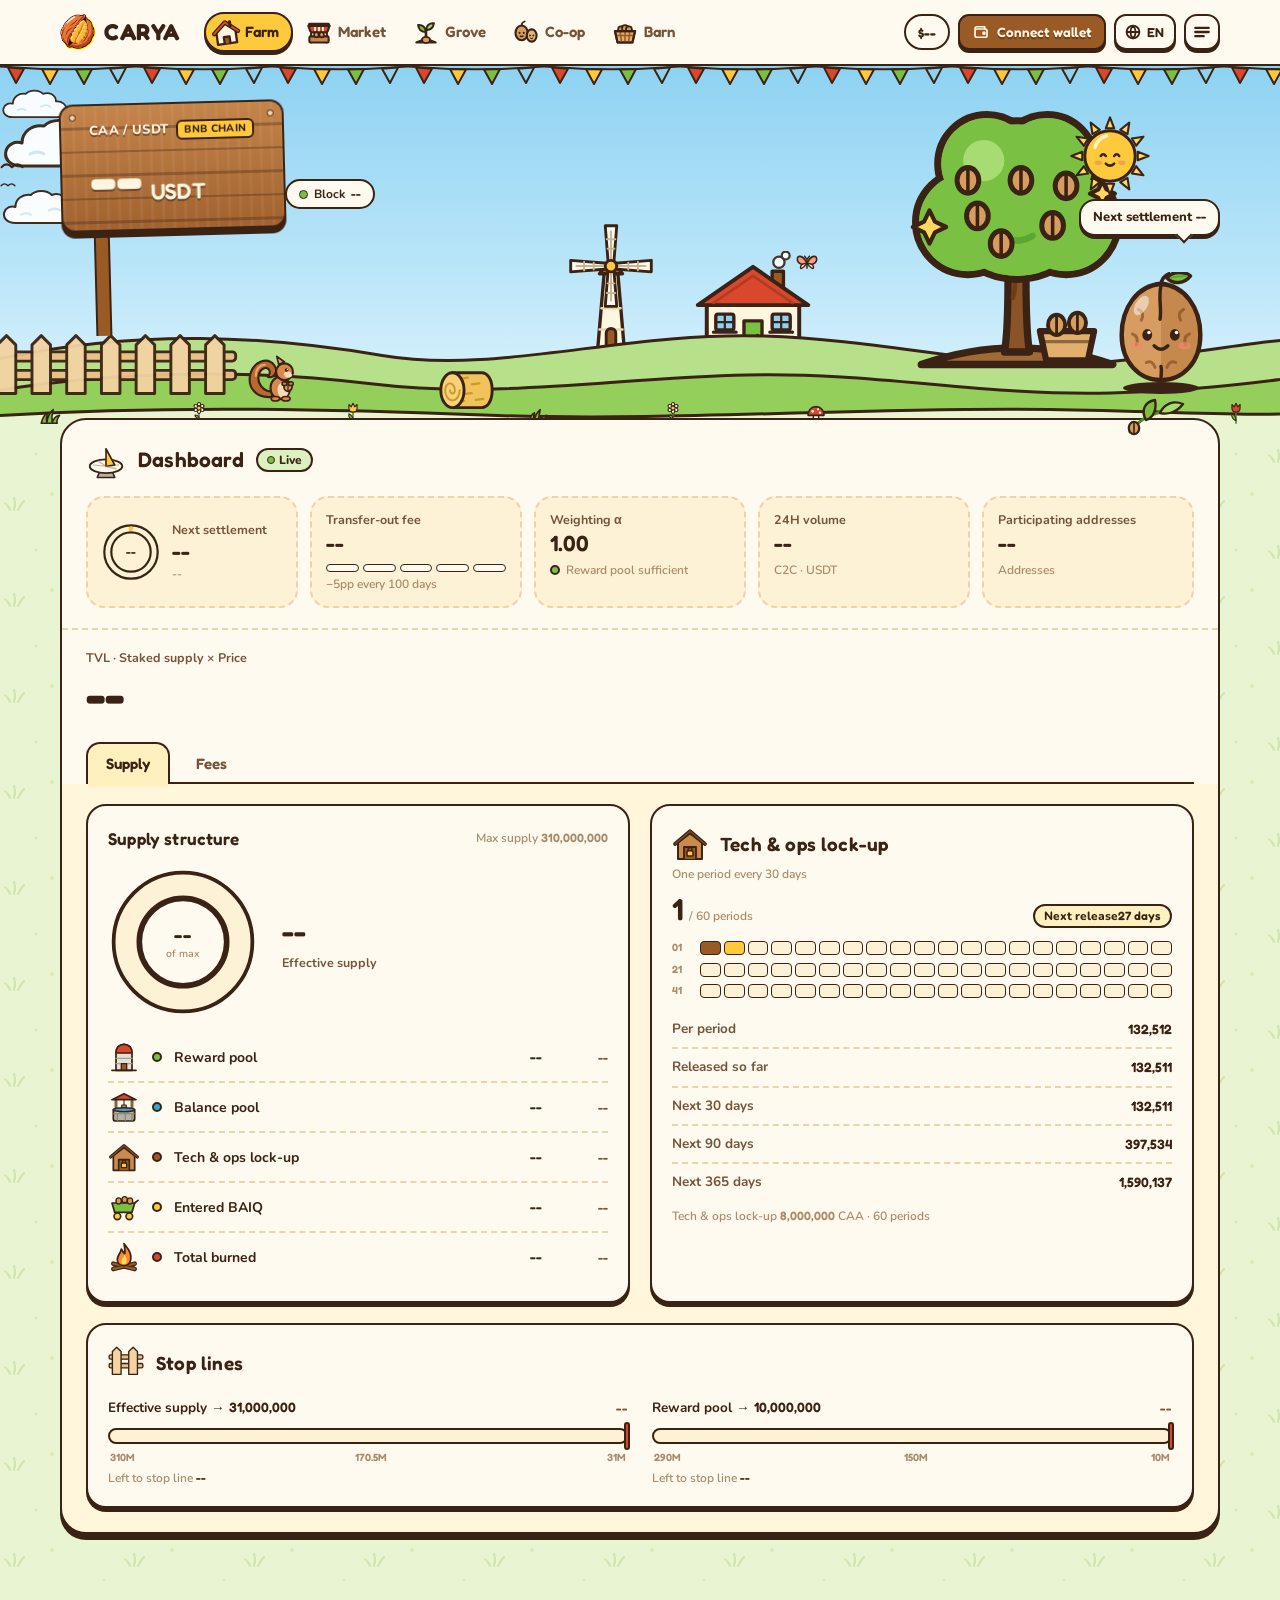
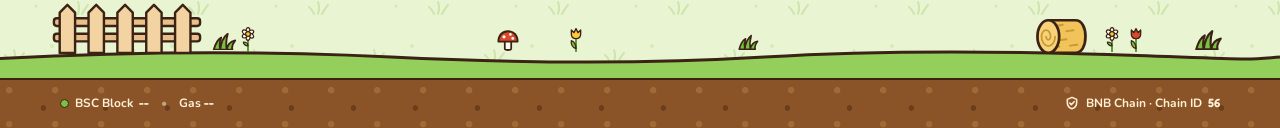
==== assets/index.html @ e82c84b6 "Update public website" ====
<!DOCTYPE html>
<html lang="en">
<head>
  <script type="module" crossorigin src="/assets/polyfills-MY-2Jzit.js"></script>

<meta charset="utf-8" />
<meta content="width=device-width, initial-scale=1.0, viewport-fit=cover" name="viewport" />
<meta name="theme-color" content="#8ed2f2" />
<meta name="description" content="CARYA Network is an open value network initiated by CARYA Labs and planned for deployment on BNB Smart Chain." />
<title>CARYA · Walnut Farm</title>
    <link rel="icon" type="image/svg+xml" href="/favicon.ico" />
<link rel="apple-touch-icon" href="/logo.png" />

<link rel="preconnect" href="https://fonts.googleapis.com" />
<link rel="preconnect" href="https://fonts.gstatic.com" crossorigin />
<link href="https://fonts.googleapis.com/css2?family=Fredoka:wght@400;500;600;700&family=Nunito:wght@500;600;700;800;900&family=ZCOOL+KuaiLe&display=swap" rel="stylesheet" />
<script>
(function () {
  try {
    var l = localStorage.getItem('caa-lang');
    var html = { zh: 'zh-CN', zhTw: 'zh-TW', en: 'en', vi: 'vi', ja: 'ja', ko: 'ko' }[l];
    if (html) document.documentElement.setAttribute('lang', html);
    // 日韩字体按需加载，与 src/farm/lib/i18n.ts 的 FONT_HREF 保持一致
    var f = { ja: 'family=Mochiy+Pop+One&family=M+PLUS+Rounded+1c:wght@500;700;800', ko: 'family=Jua' }[l];
    if (f) document.write('<link id="font-' + l + '" rel="stylesheet" href="https://fonts.googleapis.com/css2?' + f + '&display=swap" />');
  } catch (e) {}
})();
</script>
  <script type="module" crossorigin src="/assets/index-C0h_ypBt.js"></script>
  <link rel="stylesheet" crossorigin href="/assets/index-BgAs32AZ.css">
  <script type="module">import.meta.url;import("_").catch(()=>1);(async function*(){})().next();if(location.protocol!="file:"){window.__vite_is_modern_browser=true}</script>
  <script type="module">!function(){if(window.__vite_is_modern_browser)return;console.warn("vite: loading legacy chunks, syntax error above and the same error below should be ignored");var e=document.getElementById("vite-legacy-polyfill"),n=document.createElement("script");n.src=e.src,n.onload=function(){System.import(document.getElementById('vite-legacy-entry').getAttribute('data-src'))},document.body.appendChild(n)}();</script>
</head>
<body>
<div id="root"></div>
<script>
// This check must itself be ES5 so unsupported engines can show a useful message.
(function () {
  if (typeof BigInt === 'function') return;
  var root = document.getElementById('root');
  var zh = /^zh/i.test(document.documentElement.lang || navigator.language || '');
  root.style.cssText = 'max-width:480px;margin:64px auto;padding:24px;font:16px/1.7 sans-serif;color:#3a2314;background:#fffaf0;border:2px solid #3a2314;border-radius:16px';
  root.setAttribute('role', 'alert');
  root.textContent = zh
    ? '当前浏览器内核版本过低，无法运行钱包功能。请更新钱包应用或使用新版浏览器打开。'
    : 'This browser is too old to run the wallet features. Please update your wallet app or open this page in a newer browser.';
})();
</script>
<!-- <script src="https://cdn.jsdelivr.net/npm/eruda@3.4.1/eruda.min.js"></script>
    <script>
      eruda.init();
    </script> -->
  <script nomodule>!function(){var e=document,t=e.createElement("script");if(!("noModule"in t)&&"onbeforeload"in t){var n=!1;e.addEventListener("beforeload",(function(e){if(e.target===t)n=!0;else if(!e.target.hasAttribute("nomodule")||!n)return;e.preventDefault()}),!0),t.type="module",t.src=".",e.head.appendChild(t),t.remove()}}();</script>
  <script nomodule crossorigin id="vite-legacy-polyfill" src="/assets/polyfills-legacy-hdxrDzjp.js"></script>
  <script nomodule crossorigin id="vite-legacy-entry" data-src="/assets/index-legacy-C10FS5F8.js">System.import(document.getElementById('vite-legacy-entry').getAttribute('data-src'))</script>
</body>
</html>
---- assets/index-BgAs32AZ.css ----
*,:before,:after{--tw-border-spacing-x: 0;--tw-border-spacing-y: 0;--tw-translate-x: 0;--tw-translate-y: 0;--tw-rotate: 0;--tw-skew-x: 0;--tw-skew-y: 0;--tw-scale-x: 1;--tw-scale-y: 1;--tw-pan-x: ;--tw-pan-y: ;--tw-pinch-zoom: ;--tw-scroll-snap-strictness: proximity;--tw-gradient-from-position: ;--tw-gradient-via-position: ;--tw-gradient-to-position: ;--tw-ordinal: ;--tw-slashed-zero: ;--tw-numeric-figure: ;--tw-numeric-spacing: ;--tw-numeric-fraction: ;--tw-ring-inset: ;--tw-ring-offset-width: 0px;--tw-ring-offset-color: #fff;--tw-ring-color: rgb(59 130 246 / .5);--tw-ring-offset-shadow: 0 0 #0000;--tw-ring-shadow: 0 0 #0000;--tw-shadow: 0 0 #0000;--tw-shadow-colored: 0 0 #0000;--tw-blur: ;--tw-brightness: ;--tw-contrast: ;--tw-grayscale: ;--tw-hue-rotate: ;--tw-invert: ;--tw-saturate: ;--tw-sepia: ;--tw-drop-shadow: ;--tw-backdrop-blur: ;--tw-backdrop-brightness: ;--tw-backdrop-contrast: ;--tw-backdrop-grayscale: ;--tw-backdrop-hue-rotate: ;--tw-backdrop-invert: ;--tw-backdrop-opacity: ;--tw-backdrop-saturate: ;--tw-backdrop-sepia: ;--tw-contain-size: ;--tw-contain-layout: ;--tw-contain-paint: ;--tw-contain-style: }::backdrop{--tw-border-spacing-x: 0;--tw-border-spacing-y: 0;--tw-translate-x: 0;--tw-translate-y: 0;--tw-rotate: 0;--tw-skew-x: 0;--tw-skew-y: 0;--tw-scale-x: 1;--tw-scale-y: 1;--tw-pan-x: ;--tw-pan-y: ;--tw-pinch-zoom: ;--tw-scroll-snap-strictness: proximity;--tw-gradient-from-position: ;--tw-gradient-via-position: ;--tw-gradient-to-position: ;--tw-ordinal: ;--tw-slashed-zero: ;--tw-numeric-figure: ;--tw-numeric-spacing: ;--tw-numeric-fraction: ;--tw-ring-inset: ;--tw-ring-offset-width: 0px;--tw-ring-offset-color: #fff;--tw-ring-color: rgb(59 130 246 / .5);--tw-ring-offset-shadow: 0 0 #0000;--tw-ring-shadow: 0 0 #0000;--tw-shadow: 0 0 #0000;--tw-shadow-colored: 0 0 #0000;--tw-blur: ;--tw-brightness: ;--tw-contrast: ;--tw-grayscale: ;--tw-hue-rotate: ;--tw-invert: ;--tw-saturate: ;--tw-sepia: ;--tw-drop-shadow: ;--tw-backdrop-blur: ;--tw-backdrop-brightness: ;--tw-backdrop-contrast: ;--tw-backdrop-grayscale: ;--tw-backdrop-hue-rotate: ;--tw-backdrop-invert: ;--tw-backdrop-opacity: ;--tw-backdrop-saturate: ;--tw-backdrop-sepia: ;--tw-contain-size: ;--tw-contain-layout: ;--tw-contain-paint: ;--tw-contain-style: }*,:before,:after{box-sizing:border-box;border-width:0;border-style:solid;border-color:#e5e7eb}:before,:after{--tw-content: ""}html,:host{line-height:1.5;-webkit-text-size-adjust:100%;-moz-tab-size:4;-o-tab-size:4;tab-size:4;font-family:var(--font-body);font-feature-settings:normal;font-variation-settings:normal;-webkit-tap-highlight-color:transparent}body{margin:0;line-height:inherit}hr{height:0;color:inherit;border-top-width:1px}abbr:where([title]){-webkit-text-decoration:underline dotted;text-decoration:underline dotted}h1,h2,h3,h4,h5,h6{font-size:inherit;font-weight:inherit}a{color:inherit;text-decoration:inherit}b,strong{font-weight:bolder}code,kbd,samp,pre{font-family:ui-monospace,SFMono-Regular,Menlo,Monaco,Consolas,Liberation Mono,Courier New,monospace;font-feature-settings:normal;font-variation-settings:normal;font-size:1em}small{font-size:80%}sub,sup{font-size:75%;line-height:0;position:relative;vertical-align:baseline}sub{bottom:-.25em}sup{top:-.5em}table{text-indent:0;border-color:inherit;border-collapse:collapse}button,input,optgroup,select,textarea{font-family:inherit;font-feature-settings:inherit;font-variation-settings:inherit;font-size:100%;font-weight:inherit;line-height:inherit;letter-spacing:inherit;color:inherit;margin:0;padding:0}button,select{text-transform:none}button,input:where([type=button]),input:where([type=reset]),input:where([type=submit]){-webkit-appearance:button;background-color:transparent;background-image:none}:-moz-focusring{outline:auto}:-moz-ui-invalid{box-shadow:none}progress{vertical-align:baseline}::-webkit-inner-spin-button,::-webkit-outer-spin-button{height:auto}[type=search]{-webkit-appearance:textfield;outline-offset:-2px}::-webkit-search-decoration{-webkit-appearance:none}::-webkit-file-upload-button{-webkit-appearance:button;font:inherit}summary{display:list-item}blockquote,dl,dd,h1,h2,h3,h4,h5,h6,hr,figure,p,pre{margin:0}fieldset{margin:0;padding:0}legend{padding:0}ol,ul,menu{list-style:none;margin:0;padding:0}dialog{padding:0}textarea{resize:vertical}input::-moz-placeholder,textarea::-moz-placeholder{opacity:1;color:#9ca3af}input::placeholder,textarea::placeholder{opacity:1;color:#9ca3af}button,[role=button]{cursor:pointer}:disabled{cursor:default}img,svg,video,canvas,audio,iframe,embed,object{display:block;vertical-align:middle}img,video{max-width:100%;height:auto}[hidden]:where(:not([hidden=until-found])){display:none}*,:before,:after{border-color:currentColor}button,input,select,textarea{font:inherit;letter-spacing:inherit;color:inherit}input::-moz-placeholder,textarea::-moz-placeholder{color:#a3a3a3}input::placeholder,textarea::placeholder{color:#a3a3a3}html{background:var(--color-meadow);overflow-x:hidden;overflow-x:clip;-webkit-tap-highlight-color:transparent}body{margin:0;min-height:100vh;min-height:100svh;overflow-x:hidden;overflow-x:clip;font-family:var(--font-body);color:var(--color-ink);background-color:var(--color-meadow);background-image:url("data:image/svg+xml,%3Csvg xmlns='http://www.w3.org/2000/svg' width='120' height='96' viewBox='0 0 120 96'%3E%3Cg fill='none' stroke='%23cfe5ab' stroke-width='2' stroke-linecap='round'%3E%3Cpath d='M14 30q2-7 0-12M18 30q3-6 6-9M10 30q-2-5-5-7'/%3E%3Cpath d='M78 78q2-7 0-12M82 78q3-6 6-9M74 78q-2-5-5-7'/%3E%3C/g%3E%3Cg fill='%23d6ebb6'%3E%3Ccircle cx='52' cy='14' r='2'/%3E%3Ccircle cx='104' cy='44' r='1.6'/%3E%3Ccircle cx='36' cy='70' r='1.6'/%3E%3C/g%3E%3C/svg%3E");-webkit-font-smoothing:antialiased}button{cursor:pointer}::-moz-selection{background:var(--color-sun);color:var(--color-ink)}::selection{background:var(--color-sun);color:var(--color-ink)}:focus-visible{outline:3px solid var(--color-water);outline-offset:2px}.\!container{width:100%!important}.container{width:100%}@media(min-width:400px){.\!container{max-width:400px!important}.container{max-width:400px}}@media(min-width:640px){.\!container{max-width:640px!important}.container{max-width:640px}}@media(min-width:768px){.\!container{max-width:768px!important}.container{max-width:768px}}@media(min-width:1024px){.\!container{max-width:1024px!important}.container{max-width:1024px}}@media(min-width:1280px){.\!container{max-width:1280px!important}.container{max-width:1280px}}@media(min-width:1536px){.\!container{max-width:1536px!important}.container{max-width:1536px}}.card{position:relative;background:var(--color-paper);border:2.5px solid var(--color-ink);border-radius:26px;box-shadow:0 6px 0 var(--color-ink)}.inset{background:var(--color-paper-2);border:2px dashed var(--color-line);border-radius:18px}.well{background:var(--color-paper-2);border:2.5px solid var(--color-ink);border-radius:16px;box-shadow:inset 0 3px rgba(58,35,20,.08)}.rule{border-top:2px dashed var(--color-line)}.h-display{font-family:var(--font-display);font-weight:600;letter-spacing:.01em}.num{font-family:var(--font-num);font-variant-numeric:tabular-nums;font-weight:600}.label{font-size:12.5px;line-height:1.3;font-weight:700;color:var(--color-ink-2)}.sub{font-size:12px;line-height:1.35;font-weight:600;color:var(--color-ink-3)}.up{color:var(--color-grass-d)}.down{color:var(--color-tomato)}.btn{display:inline-flex;align-items:center;justify-content:center;gap:0;height:44px;padding:0 18px;font-family:var(--font-display);font-weight:600;font-size:15px;white-space:nowrap;color:var(--color-ink);background:var(--color-paper);border:2.5px solid var(--color-ink);border-radius:14px;box-shadow:0 4px 0 var(--color-ink);transition:transform .08s ease,box-shadow .08s ease,filter .15s ease;-webkit-user-select:none;-moz-user-select:none;user-select:none}.btn:hover:not(:disabled){transform:translateY(-1px);box-shadow:0 5px 0 var(--color-ink);filter:brightness(1.04)}.btn:active:not(:disabled){transform:translateY(3px);box-shadow:0 1px 0 var(--color-ink)}.btn:disabled{cursor:not-allowed;opacity:.5}.btn-sm{height:34px;padding:0 12px;font-size:13.5px;border-radius:11px;box-shadow:0 3px 0 var(--color-ink)}.btn-sm:hover:not(:disabled){box-shadow:0 4px 0 var(--color-ink)}.btn-lg{height:52px;font-size:17px;border-radius:16px}.btn-walnut{background:var(--color-walnut);color:#fff6e0;text-shadow:0 1.5px 0 var(--color-walnut-d)}.btn-grass{background:var(--color-grass)}.btn-tomato{background:var(--color-tomato);color:#fff;text-shadow:0 1.5px 0 #8f2a17}.btn-sun{background:var(--color-sun)}.icon-btn{position:relative;display:inline-block;vertical-align:middle;padding:0;line-height:0;-webkit-appearance:none;-moz-appearance:none;appearance:none;width:40px;height:40px;flex:none;color:var(--color-ink);background:var(--color-paper);border:2.5px solid var(--color-ink);border-radius:13px;box-shadow:0 3px 0 var(--color-ink);transition:transform .08s ease,box-shadow .08s ease}.icon-btn>svg{position:absolute;top:0;right:0;bottom:0;left:0;display:block;margin:auto}.icon-btn:active{transform:translateY(2px);box-shadow:0 1px 0 var(--color-ink)}.seg{display:flex;gap:0;padding:3px;background:var(--color-paper-3);border:2.5px solid var(--color-ink);border-radius:999px}.seg>button{-webkit-appearance:none;-moz-appearance:none;appearance:none;flex:1;min-width:0;height:34px;padding:0 14px;font-family:var(--font-display);font-weight:600;font-size:14px;white-space:nowrap;color:var(--color-ink-2);background:transparent;border:2px solid transparent;border-radius:999px;box-shadow:none;-webkit-tap-highlight-color:transparent;transition:background .15s ease}.seg>button[data-on=true]{color:var(--color-ink);background:var(--seg-on, var(--color-sun));border-color:var(--color-ink);box-shadow:0 2px 0 var(--color-ink)}.seg-sm>button{height:28px;padding:0 10px;font-size:12.5px}.tabs{display:flex;gap:0;border-bottom:2.5px solid var(--color-ink)}.tabs>button{-webkit-appearance:none;-moz-appearance:none;appearance:none;position:relative;height:42px;padding:0 18px;font-family:var(--font-display);font-weight:600;font-size:15px;color:var(--color-ink-2);background:transparent;border:2.5px solid transparent;border-bottom:0;border-radius:14px 14px 0 0;box-shadow:none;margin-bottom:-2.5px;-webkit-tap-highlight-color:transparent}.tabs>button[data-on=true]{color:var(--color-ink);background:var(--color-sun-l);border-color:var(--color-ink)}.tabs>button[data-on=true]:after{content:"";position:absolute;left:0;right:0;bottom:-2.5px;height:2.5px;background:var(--color-sun-l)}.bar{position:relative;height:16px;background:var(--color-paper-2);border:2.5px solid var(--color-ink);border-radius:999px;overflow:hidden}.bar>span{display:block;height:100%;--c: var(--color-grass);background:repeating-linear-gradient(-45deg,var(--c) 0 7px,rgb(255 255 255 / .22) 7px 14px),var(--c);background:repeating-linear-gradient(-45deg,var(--c) 0 7px,color-mix(in srgb,var(--c) 78%,#fff) 7px 14px);border-right:2.5px solid var(--color-ink);border-radius:999px;transition:width .9s cubic-bezier(.2,.8,.2,1)}.bar-sm{height:12px;border-width:2px}.bar-sm>span{border-right-width:2px}.chip{display:inline-flex;align-items:center;gap:0;height:24px;padding:0 9px;font-size:12px;font-weight:800;white-space:nowrap;background:var(--color-paper);border:2px solid var(--color-ink);border-radius:999px}.dot{display:inline-block;width:10px;height:10px;flex:none;border:2px solid var(--color-ink);border-radius:999px}.field{display:flex;align-items:center;gap:0;padding:10px 14px;background:#fff;border:2.5px solid var(--color-ink);border-radius:16px;box-shadow:inset 0 3px rgba(58,35,20,.07)}.field:focus-within{box-shadow:inset 0 3px rgba(58,35,20,.07),0 0 0 3px var(--color-sun)}.field input{flex:1;min-width:0;background:transparent;border:0;outline:0;font-family:var(--font-num);font-weight:600;font-size:22px;color:var(--color-ink)}.field input::-moz-placeholder{color:var(--color-ink-3);opacity:.6}.field input::placeholder{color:var(--color-ink-3);opacity:.6}.search{display:flex;align-items:center;gap:0;height:40px;padding:0 12px;background:#fff;border:2.5px solid var(--color-ink);border-radius:13px}.search input{flex:1;min-width:0;background:transparent;border:0;outline:0;font-size:14px;font-weight:600;color:var(--color-ink)}.search input::-moz-placeholder{color:var(--color-ink-3)}.search input::placeholder{color:var(--color-ink-3)}.wood{color:#fff6e0;background-color:#b0703a;background-image:repeating-linear-gradient(180deg,transparent 0 21px,rgb(58 35 20 / .32) 21px 23.5px),repeating-linear-gradient(90deg,rgb(255 255 255 / .05) 0 3px,transparent 3px 11px),linear-gradient(180deg,#c4844a,#a1622f);border:2.5px solid var(--color-ink);border-radius:14px;text-shadow:0 2px 0 rgb(58 35 20 / .55)}.nail{position:absolute;width:7px;height:7px;border-radius:99px;background:#f2d6a8;border:1.5px solid var(--color-ink)}.nav-pill{display:inline-flex;align-items:center;gap:0;height:40px;padding:0 12px 0 6px;font-family:var(--font-display);font-weight:600;font-size:15px;white-space:nowrap;flex:none;color:var(--color-ink-2);border:2.5px solid transparent;border-radius:999px;transition:background .15s ease,transform .15s ease}.nav-pill:hover{background:var(--color-paper-2)}.nav-pill[aria-current=page]{color:var(--color-ink);background:var(--color-sun);border-color:var(--color-ink);box-shadow:0 3px 0 var(--color-ink)}.nav-pill svg{transition:transform .25s cubic-bezier(.34,1.56,.64,1)}.nav-pill:hover svg,.nav-pill[aria-current=page] svg{transform:rotate(-8deg) scale(1.1)}.bunting{position:absolute;left:0;right:0;top:100%;height:22px;pointer-events:none;background-image:url("data:image/svg+xml,%3Csvg xmlns='http://www.w3.org/2000/svg' width='136' height='22' viewBox='0 0 136 22'%3E%3Cpath d='M0 2.5Q68 8 136 2.5' fill='none' stroke='%233a2314' stroke-width='2'/%3E%3Cg stroke='%233a2314' stroke-width='2' stroke-linejoin='round'%3E%3Cpath d='M8 3.6L24 4.7L16 19Z' fill='%23d9482c'/%3E%3Cpath d='M42 5L58 5.4L50 20Z' fill='%23ffc93c'/%3E%3Cpath d='M76 5.4L92 5L84 20Z' fill='%237ac143'/%3E%3Cpath d='M110 4.7L126 3.6L118 19Z' fill='%238ed2f2'/%3E%3C/g%3E%3C/svg%3E");background-repeat:repeat-x;background-size:136px 22px}.tabbar{position:fixed;left:10px;right:10px;bottom:calc(10px + env(safe-area-inset-bottom));z-index:45;display:grid;grid-template-columns:repeat(5,1fr);height:64px;padding:0 4px;border-radius:22px;box-shadow:0 5px 0 var(--color-ink)}.tab-item{position:relative;display:flex;flex-direction:column;align-items:center;justify-content:flex-end;gap:0;padding-bottom:8px;font-family:var(--font-display);font-weight:600;font-size:11.5px;white-space:nowrap;color:#fff6e0}.tab-item .tab-ic{display:grid;place-items:center;width:36px;height:36px;border-radius:999px;transition:transform .25s cubic-bezier(.34,1.56,.64,1),background .2s ease}.tab-item[aria-current=page] .tab-ic{background:var(--color-sun);border:2.5px solid var(--color-ink);box-shadow:0 3px 0 var(--color-ink);transform:translateY(-14px) scale(1.12)}.tab-item[aria-current=page] span:last-child{color:var(--color-sun)}.scrim{position:fixed;top:0;right:0;bottom:0;left:0;z-index:60;background:rgba(58,35,20,.45);backdrop-filter:blur(2px);animation:fade-in .18s ease both}.sheet{animation:pop-in .32s cubic-bezier(.34,1.56,.64,1) both}.modal-panel-height{max-height:92vh;max-height:92svh}.modal-footer{padding-bottom:20px;padding-bottom:calc(20px + env(safe-area-inset-bottom,0px))}@media(min-width:640px){.modal-footer{padding-bottom:20px}}@media(max-width:639px){.sheet{animation:sheet-up .3s cubic-bezier(.2,.9,.3,1.1) both}}.drawer{animation:drawer-in .32s cubic-bezier(.2,.9,.3,1.05) both}.awning{height:30px;margin:-2.5px -2.5px 0;background-image:url("data:image/svg+xml,%3Csvg xmlns='http://www.w3.org/2000/svg' width='56' height='30' viewBox='0 0 56 30'%3E%3Cg stroke='%233a2314' stroke-width='2.5' stroke-linejoin='round'%3E%3Cpath d='M0 -2H28V19Q14 31 0 19Z' fill='%23d9482c'/%3E%3Cpath d='M28 -2H56V19Q42 31 28 19Z' fill='%23fff6e0'/%3E%3C/g%3E%3C/svg%3E");background-repeat:repeat-x;background-size:56px 30px;border-radius:24px 24px 0 0}.row-hover{transition:background .15s ease}.row-hover:hover{background:var(--color-paper-2)}.scroll-thin{scrollbar-width:thin;scrollbar-color:var(--color-line) transparent}.rise{animation:rise .55s cubic-bezier(.2,.9,.3,1.15) both;animation-delay:calc(var(--i, 0) * 70ms)}.poke{display:block;padding:0;border:0;background:none;pointer-events:auto;cursor:pointer;-webkit-tap-highlight-color:transparent}.lang-trigger{display:flex;align-items:center;gap:0;height:54px;padding:0 14px 0 9px;color:var(--color-ink);background:var(--color-paper-2);border:2.5px solid var(--color-ink);border-radius:16px;box-shadow:0 3px 0 var(--color-ink);transition:transform .08s ease,box-shadow .08s ease,background-color .15s ease}.lang-opt{display:flex;align-items:center;gap:0;padding:7px 9px 7px 7px;border:2px solid transparent;border-radius:13px;cursor:pointer;animation:lang-opt .32s cubic-bezier(.2,.9,.3,1.2) both;animation-delay:calc(var(--i, 0) * 35ms + 50ms)}.tween{display:inline-grid}.wrap-row{margin:calc(0px - var(--wrap-half-y, 0px)) calc(0px - var(--wrap-half-x, 0px))}.wrap-row>*{margin:var(--wrap-half-y, 0px) var(--wrap-half-x, 0px)}.wrap-row>.ml-auto{margin-left:auto}.btn>*+*{margin-left:var(--btn-gap, .4rem)}.btn>svg{display:inline-block;vertical-align:middle}.seg>button+button{margin-left:3px}.tabs>button+button{margin-left:6px}.chip>*+*{margin-left:4px}.chip>.dot,.chip>.live-dot{margin-right:4px}.chip>.dot+*,.chip>.live-dot+*{margin-left:0}.field>*+*{margin-left:10px}.search>*+*{margin-left:8px}.nav-pill>svg{margin-right:5px}.tab-item .tab-ic{margin-bottom:2px}.lang-trigger>*+*{margin-left:var(--lang-gap, 10px)}.lang-opt>*+*{margin-left:10px}.sr-only{position:absolute;width:1px;height:1px;padding:0;margin:-1px;overflow:hidden;clip:rect(0,0,0,0);white-space:nowrap;border-width:0}.pointer-events-none{pointer-events:none}.visible{visibility:visible}.static{position:static}.fixed{position:fixed}.absolute{position:absolute}.relative{position:relative}.sticky{position:sticky}.inset-0{top:0;right:0;bottom:0;left:0}.inset-\[12\%\]{top:12%;right:12%;bottom:12%;left:12%}.inset-\[15\%\]{top:15%;right:15%;bottom:15%;left:15%}.inset-x-0{left:0;right:0}.inset-y-0{top:0;bottom:0}.-bottom-1{bottom:-.25rem}.-bottom-\[7\.5px\]{bottom:-7.5px}.-right-1{right:-.25rem}.-right-6{right:-1.5rem}.-right-\[7\.5px\]{right:-7.5px}.-top-12{top:-3rem}.-top-2\.5{top:-.625rem}.-top-3{top:-.75rem}.-top-4{top:-1rem}.-top-8{top:-2rem}.-top-\[22px\]{top:-22px}.-top-\[24px\]{top:-24px}.bottom-0{bottom:0}.bottom-1{bottom:.25rem}.bottom-1\.5{bottom:.375rem}.bottom-\[-2px\]{bottom:-2px}.bottom-\[-4\%\]{bottom:-4%}.bottom-\[-4px\]{bottom:-4px}.bottom-\[-6px\]{bottom:-6px}.bottom-\[14px\]{bottom:14px}.bottom-\[16px\]{bottom:16px}.bottom-\[22px\]{bottom:22px}.bottom-\[2px\]{bottom:2px}.bottom-\[38\%\]{bottom:38%}.bottom-\[60px\]{bottom:60px}.bottom-\[72px\]{bottom:72px}.bottom-\[74px\]{bottom:74px}.bottom-\[calc\(100\%\+10px\)\]{bottom:calc(100% + 10px)}.bottom-full{bottom:100%}.left-0{left:0}.left-1\.5{left:.375rem}.left-1\/2{left:50%}.left-10{left:2.5rem}.left-2{left:.5rem}.left-3{left:.75rem}.left-6{left:1.5rem}.left-8{left:2rem}.left-\[-12px\]{left:-12px}.left-\[1\.5px\]{left:1.5px}.left-\[170px\]{left:170px}.left-\[18\%\]{left:18%}.left-\[192px\]{left:192px}.left-\[200px\]{left:200px}.left-\[34\%\]{left:34%}.left-\[38\%\]{left:38%}.left-\[44\%\]{left:44%}.left-\[52\%\]{left:52%}.left-\[54\%\]{left:54%}.left-\[58\%\]{left:58%}.right-0{right:0}.right-1{right:.25rem}.right-1\.5{right:.375rem}.right-10{right:2.5rem}.right-2{right:.5rem}.right-3{right:.75rem}.right-4{right:1rem}.right-6{right:1.5rem}.right-7{right:1.75rem}.right-8{right:2rem}.right-\[-2px\]{right:-2px}.right-\[120px\]{right:120px}.right-\[150px\]{right:150px}.right-\[26\%\]{right:26%}.right-\[36\%\]{right:36%}.right-\[96px\]{right:96px}.right-\[calc\(100\%\+14px\)\]{right:calc(100% + 14px)}.right-full{right:100%}.top-0{top:0}.top-1\.5{top:.375rem}.top-1\/2{top:50%}.top-2{top:.5rem}.top-5{top:1.25rem}.top-\[1\.5px\]{top:1.5px}.top-\[13px\]{top:13px}.top-\[14\%\]{top:14%}.top-\[145px\]{top:145px}.top-\[18\%\]{top:18%}.top-\[34\%\]{top:34%}.top-\[52\%\]{top:52%}.top-\[84px\]{top:84px}.top-\[calc\(100\%\+10px\)\]{top:calc(100% + 10px)}.top-\[calc\(100\%-2px\)\]{top:calc(100% - 2px)}.top-\[calc\(100\%-6px\)\]{top:calc(100% - 6px)}.top-\[calc\(100\%-8px\)\]{top:calc(100% - 8px)}.isolate{isolation:isolate}.-z-10{z-index:-10}.z-10{z-index:10}.z-20{z-index:20}.z-30{z-index:30}.z-40{z-index:40}.z-50{z-index:50}.z-\[25\]{z-index:25}.z-\[80\]{z-index:80}.z-\[90\]{z-index:90}.z-\[9999\]{z-index:9999}.order-1{order:1}.order-2{order:2}.order-3{order:3}.col-span-2{grid-column:span 2 / span 2}.-mx-5{margin-left:-1.25rem;margin-right:-1.25rem}.-my-2{margin-top:-.5rem;margin-bottom:-.5rem}.mx-auto{margin-left:auto;margin-right:auto}.-ml-\[7px\]{margin-left:-7px}.-ml-px{margin-left:-1px}.-mr-2{margin-right:-.5rem}.-mt-2{margin-top:-.5rem}.-mt-5{margin-top:-1.25rem}.-mt-\[7px\]{margin-top:-7px}.mb-1{margin-bottom:.25rem}.mb-1\.5{margin-bottom:.375rem}.mb-2{margin-bottom:.5rem}.mb-3{margin-bottom:.75rem}.mb-4{margin-bottom:1rem}.mb-\[44px\]{margin-bottom:44px}.ml-0\.5{margin-left:.125rem}.ml-1{margin-left:.25rem}.ml-10{margin-left:2.5rem}.ml-6{margin-left:1.5rem}.ml-auto{margin-left:auto}.mr-1\.5{margin-right:.375rem}.mr-2{margin-right:.5rem}.mr-3{margin-right:.75rem}.mt-0\.5{margin-top:.125rem}.mt-1{margin-top:.25rem}.mt-1\.5{margin-top:.375rem}.mt-14{margin-top:3.5rem}.mt-2{margin-top:.5rem}.mt-2\.5{margin-top:.625rem}.mt-3{margin-top:.75rem}.mt-4{margin-top:1rem}.mt-5{margin-top:1.25rem}.mt-6{margin-top:1.5rem}.mt-7{margin-top:1.75rem}.mt-8{margin-top:2rem}.mt-\[56px\]{margin-top:56px}.mt-auto{margin-top:auto}.\!block{display:block!important}.block{display:block}.inline-block{display:inline-block}.inline{display:inline}.flex{display:flex}.inline-flex{display:inline-flex}.table{display:table}.grid{display:grid}.contents{display:contents}.\!hidden{display:none!important}.hidden{display:none}.\!h-10{height:2.5rem!important}.\!h-11{height:2.75rem!important}.\!h-2{height:.5rem!important}.\!h-2\.5{height:.625rem!important}.\!h-5{height:1.25rem!important}.\!h-6{height:1.5rem!important}.\!h-7{height:1.75rem!important}.\!h-8{height:2rem!important}.\!h-9{height:2.25rem!important}.h-0{height:0px}.h-1\.5{height:.375rem}.h-10{height:2.5rem}.h-11{height:2.75rem}.h-12{height:3rem}.h-14{height:3.5rem}.h-16{height:4rem}.h-2{height:.5rem}.h-2\.5{height:.625rem}.h-24{height:6rem}.h-3{height:.75rem}.h-3\.5{height:.875rem}.h-4{height:1rem}.h-4\.5{height:1.125rem}.h-40{height:10rem}.h-5{height:1.25rem}.h-6{height:1.5rem}.h-7{height:1.75rem}.h-8{height:2rem}.h-9{height:2.25rem}.h-\[10\%\]{height:10%}.h-\[118px\]{height:118px}.h-\[120px\]{height:120px}.h-\[132px\]{height:132px}.h-\[148px\]{height:148px}.h-\[150px\]{height:150px}.h-\[18px\]{height:18px}.h-\[19px\]{height:19px}.h-\[330px\]{height:330px}.h-\[52\%\]{height:52%}.h-\[58px\]{height:58px}.h-\[64px\]{height:64px}.h-\[6px\]{height:6px}.h-\[70\%\]{height:70%}.h-\[76\%\]{height:76%}.h-\[96px\]{height:96px}.h-auto{height:auto}.h-full{height:100%}.max-h-64{max-height:16rem}.max-h-\[min\(360px\,45svh\)\]{max-height:min(360px,45vh);max-height:min(360px,45svh)}.max-h-\[min\(55svh\,560px\)\]{max-height:min(55vh,560px);max-height:min(55svh,560px)}.min-h-0{min-height:0px}.min-h-\[min\(60vh\,560px\)\]{min-height:min(60vh,560px)}.min-h-svh{min-height:100vh;min-height:100svh}.\!w-2{width:.5rem!important}.\!w-2\.5{width:.625rem!important}.\!w-8{width:2rem!important}.\!w-9{width:2.25rem!important}.w-0{width:0px}.w-1\.5{width:.375rem}.w-10{width:2.5rem}.w-11{width:2.75rem}.w-12{width:3rem}.w-14{width:3.5rem}.w-16{width:4rem}.w-2{width:.5rem}.w-2\.5{width:.625rem}.w-20{width:5rem}.w-28{width:7rem}.w-3{width:.75rem}.w-3\.5{width:.875rem}.w-4{width:1rem}.w-4\.5{width:1.125rem}.w-5{width:1.25rem}.w-56{width:14rem}.w-6{width:1.5rem}.w-7{width:1.75rem}.w-8{width:2rem}.w-9{width:2.25rem}.w-\[104px\]{width:104px}.w-\[120px\]{width:120px}.w-\[124px\]{width:124px}.w-\[128px\]{width:128px}.w-\[132px\]{width:132px}.w-\[150px\]{width:150px}.w-\[18px\]{width:18px}.w-\[19px\]{width:19px}.w-\[200px\]{width:200px}.w-\[208px\]{width:208px}.w-\[210px\]{width:210px}.w-\[26\%\]{width:26%}.w-\[2px\]{width:2px}.w-\[34\%\]{width:34%}.w-\[46\%\]{width:46%}.w-\[46px\]{width:46px}.w-\[50px\]{width:50px}.w-\[52\%\]{width:52%}.w-\[52px\]{width:52px}.w-\[54px\]{width:54px}.w-\[58px\]{width:58px}.w-\[62px\]{width:62px}.w-\[64\%\]{width:64%}.w-\[64px\]{width:64px}.w-\[70\%\]{width:70%}.w-\[72px\]{width:72px}.w-\[76\%\]{width:76%}.w-\[80px\]{width:80px}.w-\[86px\]{width:86px}.w-\[88px\]{width:88px}.w-\[96px\]{width:96px}.w-\[min\(78vw\,560px\)\]{width:min(78vw,560px)}.w-full{width:100%}.w-max{width:-moz-max-content;width:max-content}.min-w-0{min-width:0px}.max-w-60{max-width:15rem}.max-w-7xl{max-width:80rem}.max-w-\[1200px\]{max-width:1200px}.max-w-\[160px\]{max-width:160px}.max-w-\[22rem\]{max-width:22rem}.max-w-\[360px\]{max-width:360px}.max-w-\[44px\]{max-width:44px}.max-w-\[58\%\]{max-width:58%}.max-w-\[64px\]{max-width:64px}.max-w-\[76px\]{max-width:76px}.max-w-\[92vw\]{max-width:92vw}.max-w-full{max-width:100%}.max-w-lg{max-width:32rem}.max-w-md{max-width:28rem}.flex-1{flex:1 1 0%}.flex-\[1\.4\]{flex:1.4}.flex-none{flex:none}.flex-shrink-0{flex-shrink:0}.origin-bottom{transform-origin:bottom}.origin-top-right{transform-origin:top right}.-translate-x-1\/2{--tw-translate-x: -50%;transform:translate(var(--tw-translate-x),var(--tw-translate-y)) rotate(var(--tw-rotate)) skew(var(--tw-skew-x)) skewY(var(--tw-skew-y)) scaleX(var(--tw-scale-x)) scaleY(var(--tw-scale-y))}.-translate-x-full{--tw-translate-x: -100%;transform:translate(var(--tw-translate-x),var(--tw-translate-y)) rotate(var(--tw-rotate)) skew(var(--tw-skew-x)) skewY(var(--tw-skew-y)) scaleX(var(--tw-scale-x)) scaleY(var(--tw-scale-y))}.-translate-y-1\/2{--tw-translate-y: -50%;transform:translate(var(--tw-translate-x),var(--tw-translate-y)) rotate(var(--tw-rotate)) skew(var(--tw-skew-x)) skewY(var(--tw-skew-y)) scaleX(var(--tw-scale-x)) scaleY(var(--tw-scale-y))}.translate-x-5{--tw-translate-x: 1.25rem;transform:translate(var(--tw-translate-x),var(--tw-translate-y)) rotate(var(--tw-rotate)) skew(var(--tw-skew-x)) skewY(var(--tw-skew-y)) scaleX(var(--tw-scale-x)) scaleY(var(--tw-scale-y))}.-rotate-90{--tw-rotate: -90deg;transform:translate(var(--tw-translate-x),var(--tw-translate-y)) rotate(var(--tw-rotate)) skew(var(--tw-skew-x)) skewY(var(--tw-skew-y)) scaleX(var(--tw-scale-x)) scaleY(var(--tw-scale-y))}.rotate-180{--tw-rotate: 180deg;transform:translate(var(--tw-translate-x),var(--tw-translate-y)) rotate(var(--tw-rotate)) skew(var(--tw-skew-x)) skewY(var(--tw-skew-y)) scaleX(var(--tw-scale-x)) scaleY(var(--tw-scale-y))}.rotate-45{--tw-rotate: 45deg;transform:translate(var(--tw-translate-x),var(--tw-translate-y)) rotate(var(--tw-rotate)) skew(var(--tw-skew-x)) skewY(var(--tw-skew-y)) scaleX(var(--tw-scale-x)) scaleY(var(--tw-scale-y))}.rotate-\[-1\.5deg\]{--tw-rotate: -1.5deg;transform:translate(var(--tw-translate-x),var(--tw-translate-y)) rotate(var(--tw-rotate)) skew(var(--tw-skew-x)) skewY(var(--tw-skew-y)) scaleX(var(--tw-scale-x)) scaleY(var(--tw-scale-y))}.rotate-\[-2\.5deg\]{--tw-rotate: -2.5deg;transform:translate(var(--tw-translate-x),var(--tw-translate-y)) rotate(var(--tw-rotate)) skew(var(--tw-skew-x)) skewY(var(--tw-skew-y)) scaleX(var(--tw-scale-x)) scaleY(var(--tw-scale-y))}.rotate-\[4deg\]{--tw-rotate: 4deg;transform:translate(var(--tw-translate-x),var(--tw-translate-y)) rotate(var(--tw-rotate)) skew(var(--tw-skew-x)) skewY(var(--tw-skew-y)) scaleX(var(--tw-scale-x)) scaleY(var(--tw-scale-y))}.scale-115{--tw-scale-x: 1.15;--tw-scale-y: 1.15;transform:translate(var(--tw-translate-x),var(--tw-translate-y)) rotate(var(--tw-rotate)) skew(var(--tw-skew-x)) skewY(var(--tw-skew-y)) scaleX(var(--tw-scale-x)) scaleY(var(--tw-scale-y))}.-scale-x-100{--tw-scale-x: -1;transform:translate(var(--tw-translate-x),var(--tw-translate-y)) rotate(var(--tw-rotate)) skew(var(--tw-skew-x)) skewY(var(--tw-skew-y)) scaleX(var(--tw-scale-x)) scaleY(var(--tw-scale-y))}.transform{transform:translate(var(--tw-translate-x),var(--tw-translate-y)) rotate(var(--tw-rotate)) skew(var(--tw-skew-x)) skewY(var(--tw-skew-y)) scaleX(var(--tw-scale-x)) scaleY(var(--tw-scale-y))}.animate-\[toast-in_220ms_ease-out\]{animation:toast-in .22s ease-out}@keyframes pulse{50%{opacity:.5}}.animate-pulse{animation:pulse 2s cubic-bezier(.4,0,.6,1) infinite}.animate-spin{animation:spin 1s linear infinite}.cursor-crosshair{cursor:crosshair}.cursor-default{cursor:default}.cursor-pointer{cursor:pointer}.touch-pan-y{--tw-pan-y: pan-y;touch-action:var(--tw-pan-x) var(--tw-pan-y) var(--tw-pinch-zoom)}.select-none{-webkit-user-select:none;-moz-user-select:none;user-select:none}.select-all{-webkit-user-select:all;-moz-user-select:all;user-select:all}.resize{resize:both}.scroll-mt-24{scroll-margin-top:6rem}.scroll-mt-\[88px\]{scroll-margin-top:88px}.grid-cols-1{grid-template-columns:repeat(1,minmax(0,1fr))}.grid-cols-2{grid-template-columns:repeat(2,minmax(0,1fr))}.grid-cols-3{grid-template-columns:repeat(3,minmax(0,1fr))}.grid-cols-4{grid-template-columns:repeat(4,minmax(0,1fr))}.grid-cols-\[1fr_auto\]{grid-template-columns:1fr auto}.grid-cols-\[28px_minmax\(0\,1fr\)_auto\]{grid-template-columns:28px minmax(0,1fr) auto}.grid-cols-\[28px_minmax\(0\,1fr\)_auto_16px\]{grid-template-columns:28px minmax(0,1fr) auto 16px}.grid-cols-\[4\.75rem_minmax\(0\,1fr\)_auto\]{grid-template-columns:4.75rem minmax(0,1fr) auto}.grid-cols-\[56px_1fr_72px\]{grid-template-columns:56px 1fr 72px}.grid-cols-\[minmax\(0\,0\.8fr\)_minmax\(0\,1fr\)_minmax\(0\,1fr\)_minmax\(0\,1\.3fr\)_minmax\(0\,1\.1fr\)\]{grid-template-columns:minmax(0,.8fr) minmax(0,1fr) minmax(0,1fr) minmax(0,1.3fr) minmax(0,1.1fr)}.grid-cols-\[minmax\(0\,1fr\)_auto\]{grid-template-columns:minmax(0,1fr) auto}.grid-cols-\[repeat\(20\,minmax\(0\,1fr\)\)\]{grid-template-columns:repeat(20,minmax(0,1fr))}.flex-col{flex-direction:column}.flex-wrap{flex-wrap:wrap}.place-items-center{place-items:center}.items-start{align-items:flex-start}.items-end{align-items:flex-end}.items-center{align-items:center}.items-baseline{align-items:baseline}.justify-end{justify-content:flex-end}.justify-center{justify-content:center}.justify-between{justify-content:space-between}.\!gap-1{gap:.25rem!important}.\!gap-1\.5{gap:.375rem!important}.gap-0\.5{gap:.125rem}.gap-1{gap:.25rem}.gap-1\.5{gap:.375rem}.gap-2{gap:.5rem}.gap-2\.5{gap:.625rem}.gap-3{gap:.75rem}.gap-4{gap:1rem}.gap-5{gap:1.25rem}.gap-6{gap:1.5rem}.gap-\[3px\]{gap:3px}.gap-x-1\.5{-moz-column-gap:.375rem;column-gap:.375rem}.gap-x-2{-moz-column-gap:.5rem;column-gap:.5rem}.gap-x-3{-moz-column-gap:.75rem;column-gap:.75rem}.gap-y-0\.5{row-gap:.125rem}.gap-y-1{row-gap:.25rem}.gap-y-2{row-gap:.5rem}.gap-y-3{row-gap:.75rem}.gap-y-4{row-gap:1rem}.space-x-1>:not([hidden])~:not([hidden]){--tw-space-x-reverse: 0;margin-right:calc(.25rem * var(--tw-space-x-reverse));margin-left:calc(.25rem * calc(1 - var(--tw-space-x-reverse)))}.space-x-1\.5>:not([hidden])~:not([hidden]){--tw-space-x-reverse: 0;margin-right:calc(.375rem * var(--tw-space-x-reverse));margin-left:calc(.375rem * calc(1 - var(--tw-space-x-reverse)))}.space-x-2>:not([hidden])~:not([hidden]){--tw-space-x-reverse: 0;margin-right:calc(.5rem * var(--tw-space-x-reverse));margin-left:calc(.5rem * calc(1 - var(--tw-space-x-reverse)))}.space-x-2\.5>:not([hidden])~:not([hidden]){--tw-space-x-reverse: 0;margin-right:calc(.625rem * var(--tw-space-x-reverse));margin-left:calc(.625rem * calc(1 - var(--tw-space-x-reverse)))}.space-x-3>:not([hidden])~:not([hidden]){--tw-space-x-reverse: 0;margin-right:calc(.75rem * var(--tw-space-x-reverse));margin-left:calc(.75rem * calc(1 - var(--tw-space-x-reverse)))}.space-y-0\.5>:not([hidden])~:not([hidden]){--tw-space-y-reverse: 0;margin-top:calc(.125rem * calc(1 - var(--tw-space-y-reverse)));margin-bottom:calc(.125rem * var(--tw-space-y-reverse))}.space-y-1>:not([hidden])~:not([hidden]){--tw-space-y-reverse: 0;margin-top:calc(.25rem * calc(1 - var(--tw-space-y-reverse)));margin-bottom:calc(.25rem * var(--tw-space-y-reverse))}.space-y-2>:not([hidden])~:not([hidden]){--tw-space-y-reverse: 0;margin-top:calc(.5rem * calc(1 - var(--tw-space-y-reverse)));margin-bottom:calc(.5rem * var(--tw-space-y-reverse))}.space-y-4>:not([hidden])~:not([hidden]){--tw-space-y-reverse: 0;margin-top:calc(1rem * calc(1 - var(--tw-space-y-reverse)));margin-bottom:calc(1rem * var(--tw-space-y-reverse))}.overflow-hidden{overflow:hidden}.overflow-visible{overflow:visible}.overflow-x-auto{overflow-x:auto}.overflow-y-auto{overflow-y:auto}.overscroll-contain{overscroll-behavior:contain}.truncate{overflow:hidden;text-overflow:ellipsis;white-space:nowrap}.whitespace-nowrap{white-space:nowrap}.break-words{overflow-wrap:break-word}.\!rounded-\[10px\]{border-radius:10px!important}.\!rounded-\[18px\]{border-radius:18px!important}.\!rounded-\[20px\]{border-radius:20px!important}.rounded{border-radius:.25rem}.rounded-2xl{border-radius:1rem}.rounded-\[13px\]{border-radius:13px}.rounded-\[14px\]{border-radius:14px}.rounded-\[16px\]{border-radius:16px}.rounded-\[18px\]{border-radius:18px}.rounded-\[20px\]{border-radius:20px}.rounded-\[4px\]{border-radius:4px}.rounded-\[50\%\]{border-radius:50%}.rounded-full{border-radius:9999px}.rounded-lg{border-radius:.5rem}.rounded-md{border-radius:.375rem}.rounded-sm{border-radius:.25rem}.rounded-xl{border-radius:.75rem}.\!rounded-b-none{border-bottom-right-radius:0!important;border-bottom-left-radius:0!important}.rounded-b-\[24px\]{border-bottom-right-radius:24px;border-bottom-left-radius:24px}.rounded-b-none{border-bottom-right-radius:0;border-bottom-left-radius:0}.rounded-t-2xl{border-top-left-radius:1rem;border-top-right-radius:1rem}.border{border-width:1px}.border-2{border-width:2px}.border-\[1\.5px\]{border-width:1.5px}.border-\[2\.5px\]{border-width:2.5px}.border-x-\[2\.5px\]{border-left-width:2.5px;border-right-width:2.5px}.border-y-\[2\.5px\]{border-top-width:2.5px;border-bottom-width:2.5px}.border-b-2{border-bottom-width:2px}.border-b-\[2\.5px\]{border-bottom-width:2.5px}.border-l-\[2\.5px\]{border-left-width:2.5px}.border-r-\[2\.5px\]{border-right-width:2.5px}.border-t-2{border-top-width:2px}.border-t-\[2\.5px\]{border-top-width:2.5px}.border-dashed{border-style:dashed}.border-current{border-color:currentColor}.border-cyan-300{--tw-border-opacity: 1;border-color:rgb(103 232 249 / var(--tw-border-opacity, 1))}.border-emerald-300{--tw-border-opacity: 1;border-color:rgb(110 231 183 / var(--tw-border-opacity, 1))}.border-ink{--tw-border-opacity: 1;border-color:rgb(58 35 20 / var(--tw-border-opacity, 1))}.border-ink-3{--tw-border-opacity: 1;border-color:rgb(169 139 106 / var(--tw-border-opacity, 1))}.border-line{--tw-border-opacity: 1;border-color:rgb(234 213 171 / var(--tw-border-opacity, 1))}.border-rose-300{--tw-border-opacity: 1;border-color:rgb(253 164 175 / var(--tw-border-opacity, 1))}.border-transparent{border-color:transparent}.border-t-sun{--tw-border-opacity: 1;border-top-color:rgb(255 201 60 / var(--tw-border-opacity, 1))}.border-t-transparent{border-top-color:transparent}.\!bg-berry-l{--tw-bg-opacity: 1 !important;background-color:rgb(239 226 248 / var(--tw-bg-opacity, 1))!important}.\!bg-grass-l{--tw-bg-opacity: 1 !important;background-color:rgb(220 240 194 / var(--tw-bg-opacity, 1))!important}.\!bg-paper-2{--tw-bg-opacity: 1 !important;background-color:rgb(253 241 214 / var(--tw-bg-opacity, 1))!important}.\!bg-sky-l{--tw-bg-opacity: 1 !important;background-color:rgb(226 245 253 / var(--tw-bg-opacity, 1))!important}.\!bg-sun{--tw-bg-opacity: 1 !important;background-color:rgb(255 201 60 / var(--tw-bg-opacity, 1))!important}.\!bg-sun-l{--tw-bg-opacity: 1 !important;background-color:rgb(255 241 191 / var(--tw-bg-opacity, 1))!important}.bg-\[\#5b7ea6\]\/20{background-color:rgba(91,126,166,.2)}.bg-\[\#94cf5c\]{--tw-bg-opacity: 1;background-color:rgb(148 207 92 / var(--tw-bg-opacity, 1))}.bg-berry-l{--tw-bg-opacity: 1;background-color:rgb(239 226 248 / var(--tw-bg-opacity, 1))}.bg-cyan-50{--tw-bg-opacity: 1;background-color:rgb(236 254 255 / var(--tw-bg-opacity, 1))}.bg-emerald-50{--tw-bg-opacity: 1;background-color:rgb(236 253 245 / var(--tw-bg-opacity, 1))}.bg-grass{--tw-bg-opacity: 1;background-color:rgb(122 193 67 / var(--tw-bg-opacity, 1))}.bg-grass-l{--tw-bg-opacity: 1;background-color:rgb(220 240 194 / var(--tw-bg-opacity, 1))}.bg-ink{--tw-bg-opacity: 1;background-color:rgb(58 35 20 / var(--tw-bg-opacity, 1))}.bg-ink\/25{background-color:rgba(58,35,20,.25)}.bg-paper{--tw-bg-opacity: 1;background-color:rgb(255 250 240 / var(--tw-bg-opacity, 1))}.bg-paper-2{--tw-bg-opacity: 1;background-color:rgb(253 241 214 / var(--tw-bg-opacity, 1))}.bg-paper-3{--tw-bg-opacity: 1;background-color:rgb(244 225 185 / var(--tw-bg-opacity, 1))}.bg-rose-50{--tw-bg-opacity: 1;background-color:rgb(255 241 242 / var(--tw-bg-opacity, 1))}.bg-sun{--tw-bg-opacity: 1;background-color:rgb(255 201 60 / var(--tw-bg-opacity, 1))}.bg-sun-l{--tw-bg-opacity: 1;background-color:rgb(255 241 191 / var(--tw-bg-opacity, 1))}.bg-sun-l\/40{background-color:rgba(255,241,191,.4)}.bg-sun-l\/60{background-color:rgba(255,241,191,.6)}.bg-tomato{--tw-bg-opacity: 1;background-color:rgb(217 72 44 / var(--tw-bg-opacity, 1))}.bg-tomato-l{--tw-bg-opacity: 1;background-color:rgb(253 224 214 / var(--tw-bg-opacity, 1))}.bg-transparent{background-color:transparent}.bg-walnut{--tw-bg-opacity: 1;background-color:rgb(154 90 38 / var(--tw-bg-opacity, 1))}.object-contain{-o-object-fit:contain;object-fit:contain}.p-0{padding:0}.p-1{padding:.25rem}.p-1\.5{padding:.375rem}.p-3{padding:.75rem}.p-3\.5{padding:.875rem}.p-4{padding:1rem}.\!px-0{padding-left:0!important;padding-right:0!important}.\!px-1\.5{padding-left:.375rem!important;padding-right:.375rem!important}.\!px-2\.5{padding-left:.625rem!important;padding-right:.625rem!important}.\!px-3{padding-left:.75rem!important;padding-right:.75rem!important}.px-0\.5{padding-left:.125rem;padding-right:.125rem}.px-1{padding-left:.25rem;padding-right:.25rem}.px-1\.5{padding-left:.375rem;padding-right:.375rem}.px-2{padding-left:.5rem;padding-right:.5rem}.px-2\.5{padding-left:.625rem;padding-right:.625rem}.px-3{padding-left:.75rem;padding-right:.75rem}.px-3\.5{padding-left:.875rem;padding-right:.875rem}.px-4{padding-left:1rem;padding-right:1rem}.px-5{padding-left:1.25rem;padding-right:1.25rem}.px-6{padding-left:1.5rem;padding-right:1.5rem}.py-0\.5{padding-top:.125rem;padding-bottom:.125rem}.py-1{padding-top:.25rem;padding-bottom:.25rem}.py-1\.5{padding-top:.375rem;padding-bottom:.375rem}.py-10{padding-top:2.5rem;padding-bottom:2.5rem}.py-12{padding-top:3rem;padding-bottom:3rem}.py-2{padding-top:.5rem;padding-bottom:.5rem}.py-2\.5{padding-top:.625rem;padding-bottom:.625rem}.py-3{padding-top:.75rem;padding-bottom:.75rem}.py-4{padding-top:1rem;padding-bottom:1rem}.py-5{padding-top:1.25rem;padding-bottom:1.25rem}.py-6{padding-top:1.5rem;padding-bottom:1.5rem}.py-8{padding-top:2rem;padding-bottom:2rem}.\!pl-1\.5{padding-left:.375rem!important}.\!pr-1\.5{padding-right:.375rem!important}.pb-1{padding-bottom:.25rem}.pb-2{padding-bottom:.5rem}.pb-3{padding-bottom:.75rem}.pb-3\.5{padding-bottom:.875rem}.pb-4{padding-bottom:1rem}.pb-5{padding-bottom:1.25rem}.pb-6{padding-bottom:1.5rem}.pb-\[calc\(1rem\+env\(safe-area-inset-bottom\)\)\]{padding-bottom:calc(1rem + env(safe-area-inset-bottom))}.pb-\[calc\(5\.5rem\+env\(safe-area-inset-bottom\)\)\]{padding-bottom:calc(5.5rem + env(safe-area-inset-bottom))}.pl-1{padding-left:.25rem}.pl-2{padding-left:.5rem}.pl-3{padding-left:.75rem}.pr-1{padding-right:.25rem}.pr-1\.5{padding-right:.375rem}.pt-1{padding-top:.25rem}.pt-2{padding-top:.5rem}.pt-3{padding-top:.75rem}.pt-3\.5{padding-top:.875rem}.pt-4{padding-top:1rem}.pt-5{padding-top:1.25rem}.pt-6{padding-top:1.5rem}.text-left{text-align:left}.text-center{text-align:center}.text-right{text-align:right}.align-middle{vertical-align:middle}.\!text-\[10\.5px\]{font-size:10.5px!important}.\!text-\[11\.5px\]{font-size:11.5px!important}.\!text-\[11px\]{font-size:11px!important}.\!text-\[12px\]{font-size:12px!important}.\!text-\[13\.5px\]{font-size:13.5px!important}.\!text-\[13px\]{font-size:13px!important}.\!text-\[14px\]{font-size:14px!important}.text-\[10\.5px\]{font-size:10.5px}.text-\[10px\]{font-size:10px}.text-\[11\.5px\]{font-size:11.5px}.text-\[11px\]{font-size:11px}.text-\[12\.5px\]{font-size:12.5px}.text-\[12px\]{font-size:12px}.text-\[13\.5px\]{font-size:13.5px}.text-\[13px\]{font-size:13px}.text-\[14\.5px\]{font-size:14.5px}.text-\[14px\]{font-size:14px}.text-\[15\.5px\]{font-size:15.5px}.text-\[15px\]{font-size:15px}.text-\[16px\]{font-size:16px}.text-\[17px\]{font-size:17px}.text-\[18px\]{font-size:18px}.text-\[19px\]{font-size:19px}.text-\[20px\]{font-size:20px}.text-\[21px\]{font-size:21px}.text-\[22px\]{font-size:22px}.text-\[24px\]{font-size:24px}.text-\[26px\]{font-size:26px}.text-\[28px\]{font-size:28px}.text-\[30px\]{font-size:30px}.text-\[32px\]{font-size:32px}.text-\[34px\]{font-size:34px}.text-\[35px\]{font-size:35px}.text-\[36px\]{font-size:36px}.text-\[38px\]{font-size:38px}.text-\[40px\]{font-size:40px}.text-\[48px\]{font-size:48px}.text-sm{font-size:.875rem;line-height:1.25rem}.font-bold{font-weight:700}.font-extrabold{font-weight:800}.font-medium{font-weight:500}.font-normal{font-weight:400}.font-semibold{font-weight:600}.uppercase{text-transform:uppercase}.leading-4{line-height:1rem}.leading-5{line-height:1.25rem}.leading-6{line-height:1.5rem}.leading-\[18px\]{line-height:18px}.leading-none{line-height:1}.leading-relaxed{line-height:1.625}.leading-tight{line-height:1.25}.tracking-tight{letter-spacing:-.025em}.tracking-wide{letter-spacing:.025em}.tracking-wider{letter-spacing:.05em}.\!text-tomato{--tw-text-opacity: 1 !important;color:rgb(217 72 44 / var(--tw-text-opacity, 1))!important}.text-\[\#117e87\]{--tw-text-opacity: 1;color:rgb(17 126 135 / var(--tw-text-opacity, 1))}.text-\[\#fff1d6\]{--tw-text-opacity: 1;color:rgb(255 241 214 / var(--tw-text-opacity, 1))}.text-emerald-700{--tw-text-opacity: 1;color:rgb(4 120 87 / var(--tw-text-opacity, 1))}.text-grass-d{--tw-text-opacity: 1;color:rgb(76 139 37 / var(--tw-text-opacity, 1))}.text-ink{--tw-text-opacity: 1;color:rgb(58 35 20 / var(--tw-text-opacity, 1))}.text-ink-2{--tw-text-opacity: 1;color:rgb(117 84 58 / var(--tw-text-opacity, 1))}.text-ink-3{--tw-text-opacity: 1;color:rgb(169 139 106 / var(--tw-text-opacity, 1))}.text-rose-700{--tw-text-opacity: 1;color:rgb(190 18 60 / var(--tw-text-opacity, 1))}.text-tomato{--tw-text-opacity: 1;color:rgb(217 72 44 / var(--tw-text-opacity, 1))}.no-underline{text-decoration-line:none}.opacity-0{opacity:0}.opacity-50{opacity:.5}.opacity-70{opacity:.7}.opacity-95{opacity:.95}.\!shadow-\[0_4px_0_\#3a2314\]{--tw-shadow: 0 4px 0 #3a2314 !important;--tw-shadow-colored: 0 4px 0 var(--tw-shadow-color) !important;box-shadow:var(--tw-ring-offset-shadow, 0 0 #0000),var(--tw-ring-shadow, 0 0 #0000),var(--tw-shadow)!important}.shadow-2xl{--tw-shadow: 0 25px 50px -12px rgb(0 0 0 / .25);--tw-shadow-colored: 0 25px 50px -12px var(--tw-shadow-color);box-shadow:var(--tw-ring-offset-shadow, 0 0 #0000),var(--tw-ring-shadow, 0 0 #0000),var(--tw-shadow)}.shadow-\[0_18px_50px_rgba\(61\,35\,125\,\.22\)\]{--tw-shadow: 0 18px 50px rgba(61,35,125,.22);--tw-shadow-colored: 0 18px 50px var(--tw-shadow-color);box-shadow:var(--tw-ring-offset-shadow, 0 0 #0000),var(--tw-ring-shadow, 0 0 #0000),var(--tw-shadow)}.shadow-\[0_2px_0_\#3a2314\]{--tw-shadow: 0 2px 0 #3a2314;--tw-shadow-colored: 0 2px 0 var(--tw-shadow-color);box-shadow:var(--tw-ring-offset-shadow, 0 0 #0000),var(--tw-ring-shadow, 0 0 #0000),var(--tw-shadow)}.shadow-\[0_3px_0_\#3a2314\]{--tw-shadow: 0 3px 0 #3a2314;--tw-shadow-colored: 0 3px 0 var(--tw-shadow-color);box-shadow:var(--tw-ring-offset-shadow, 0 0 #0000),var(--tw-ring-shadow, 0 0 #0000),var(--tw-shadow)}.shadow-\[0_4px_0_\#3a2314\]{--tw-shadow: 0 4px 0 #3a2314;--tw-shadow-colored: 0 4px 0 var(--tw-shadow-color);box-shadow:var(--tw-ring-offset-shadow, 0 0 #0000),var(--tw-ring-shadow, 0 0 #0000),var(--tw-shadow)}.shadow-\[0_5px_0_\#3a2314\]{--tw-shadow: 0 5px 0 #3a2314;--tw-shadow-colored: 0 5px 0 var(--tw-shadow-color);box-shadow:var(--tw-ring-offset-shadow, 0 0 #0000),var(--tw-ring-shadow, 0 0 #0000),var(--tw-shadow)}.shadow-\[0_6px_0_\#3a2314\]{--tw-shadow: 0 6px 0 #3a2314;--tw-shadow-colored: 0 6px 0 var(--tw-shadow-color);box-shadow:var(--tw-ring-offset-shadow, 0 0 #0000),var(--tw-ring-shadow, 0 0 #0000),var(--tw-shadow)}.shadow-lg{--tw-shadow: 0 10px 15px -3px rgb(0 0 0 / .1), 0 4px 6px -4px rgb(0 0 0 / .1);--tw-shadow-colored: 0 10px 15px -3px var(--tw-shadow-color), 0 4px 6px -4px var(--tw-shadow-color);box-shadow:var(--tw-ring-offset-shadow, 0 0 #0000),var(--tw-ring-shadow, 0 0 #0000),var(--tw-shadow)}.shadow-md{--tw-shadow: 0 4px 6px -1px rgb(0 0 0 / .1), 0 2px 4px -2px rgb(0 0 0 / .1);--tw-shadow-colored: 0 4px 6px -1px var(--tw-shadow-color), 0 2px 4px -2px var(--tw-shadow-color);box-shadow:var(--tw-ring-offset-shadow, 0 0 #0000),var(--tw-ring-shadow, 0 0 #0000),var(--tw-shadow)}.shadow-xl{--tw-shadow: 0 20px 25px -5px rgb(0 0 0 / .1), 0 8px 10px -6px rgb(0 0 0 / .1);--tw-shadow-colored: 0 20px 25px -5px var(--tw-shadow-color), 0 8px 10px -6px var(--tw-shadow-color);box-shadow:var(--tw-ring-offset-shadow, 0 0 #0000),var(--tw-ring-shadow, 0 0 #0000),var(--tw-shadow)}.outline-none{outline:2px solid transparent;outline-offset:2px}.outline{outline-style:solid}.ring{--tw-ring-offset-shadow: var(--tw-ring-inset) 0 0 0 var(--tw-ring-offset-width) var(--tw-ring-offset-color);--tw-ring-shadow: var(--tw-ring-inset) 0 0 0 calc(3px + var(--tw-ring-offset-width)) var(--tw-ring-color);box-shadow:var(--tw-ring-offset-shadow),var(--tw-ring-shadow),var(--tw-shadow, 0 0 #0000)}.blur{--tw-blur: blur(8px);filter:var(--tw-blur) var(--tw-brightness) var(--tw-contrast) var(--tw-grayscale) var(--tw-hue-rotate) var(--tw-invert) var(--tw-saturate) var(--tw-sepia) var(--tw-drop-shadow)}.grayscale{--tw-grayscale: grayscale(100%);filter:var(--tw-blur) var(--tw-brightness) var(--tw-contrast) var(--tw-grayscale) var(--tw-hue-rotate) var(--tw-invert) var(--tw-saturate) var(--tw-sepia) var(--tw-drop-shadow)}.filter{filter:var(--tw-blur) var(--tw-brightness) var(--tw-contrast) var(--tw-grayscale) var(--tw-hue-rotate) var(--tw-invert) var(--tw-saturate) var(--tw-sepia) var(--tw-drop-shadow)}.backdrop-blur-xl{--tw-backdrop-blur: blur(24px);backdrop-filter:var(--tw-backdrop-blur) var(--tw-backdrop-brightness) var(--tw-backdrop-contrast) var(--tw-backdrop-grayscale) var(--tw-backdrop-hue-rotate) var(--tw-backdrop-invert) var(--tw-backdrop-opacity) var(--tw-backdrop-saturate) var(--tw-backdrop-sepia)}.transition{transition-property:color,background-color,border-color,text-decoration-color,fill,stroke,opacity,box-shadow,transform,filter,backdrop-filter;transition-timing-function:cubic-bezier(.4,0,.2,1);transition-duration:.15s}.transition-\[background\]{transition-property:background;transition-timing-function:cubic-bezier(.4,0,.2,1);transition-duration:.15s}.transition-\[width\]{transition-property:width;transition-timing-function:cubic-bezier(.4,0,.2,1);transition-duration:.15s}.transition-all{transition-property:all;transition-timing-function:cubic-bezier(.4,0,.2,1);transition-duration:.15s}.transition-colors{transition-property:color,background-color,border-color,text-decoration-color,fill,stroke;transition-timing-function:cubic-bezier(.4,0,.2,1);transition-duration:.15s}.transition-opacity{transition-property:opacity;transition-timing-function:cubic-bezier(.4,0,.2,1);transition-duration:.15s}.transition-transform{transition-property:transform;transition-timing-function:cubic-bezier(.4,0,.2,1);transition-duration:.15s}.duration-150{transition-duration:.15s}.duration-300{transition-duration:.3s}.duration-700{transition-duration:.7s}.ease-in-out{transition-timing-function:cubic-bezier(.4,0,.2,1)}.ease-out{transition-timing-function:cubic-bezier(0,0,.2,1)}.outline-none{outline-style:none}.\[--btn-gap\:0\.375rem\]{--btn-gap: .375rem}.\[--wrap-half-x\:0\.1875rem\]{--wrap-half-x: .1875rem}.\[--wrap-half-x\:0\.25rem\]{--wrap-half-x: .25rem}.\[--wrap-half-x\:0\.375rem\]{--wrap-half-x: .375rem}.\[--wrap-half-x\:0\.5rem\]{--wrap-half-x: .5rem}.\[--wrap-half-y\:0\.125rem\]{--wrap-half-y: .125rem}.\[--wrap-half-y\:0\.1875rem\]{--wrap-half-y: .1875rem}.\[--wrap-half-y\:0\.25rem\]{--wrap-half-y: .25rem}.\[--wrap-half-y\:0\.375rem\]{--wrap-half-y: .375rem}.\[animation-delay\:-1\.1s\]{animation-delay:-1.1s}.\[animation-delay\:-1\.4s\]{animation-delay:-1.4s}.\[animation-delay\:-2s\]{animation-delay:-2s}.\[animation-delay\:-3s\]{animation-delay:-3s}.\[text-shadow\:none\]{text-shadow:none}:root{--color-ink: #3a2314;--color-ink-2: #75543a;--color-ink-3: #a98b6a;--color-paper: #fffaf0;--color-paper-2: #fdf1d6;--color-paper-3: #f4e1b9;--color-line: #ead5ab;--color-meadow: #e9f4d2;--color-grass: #7ac143;--color-grass-d: #4c8b25;--color-grass-l: #dcf0c2;--color-walnut: #9a5a26;--color-walnut-d: #6b3d1a;--color-walnut-l: #e5b67f;--color-shell: #d79c5f;--color-sun: #ffc93c;--color-sun-d: #e29c10;--color-sun-l: #fff1bf;--color-tomato: #d9482c;--color-tomato-l: #fde0d6;--color-sky: #8ed2f2;--color-sky-l: #e2f5fd;--color-water: #3aa3dc;--color-berry: #8e57b8;--color-berry-l: #efe2f8;--font-display: "Fredoka", "ZCOOL KuaiLe", "PingFang SC", "Hiragino Sans GB", "Microsoft YaHei", sans-serif;--font-body: "Nunito", "PingFang SC", "Hiragino Sans GB", "Microsoft YaHei", sans-serif;--font-num: "Fredoka", "Nunito", ui-rounded, sans-serif}[lang|=ja]{--font-display: "Fredoka", "Mochiy Pop One", "Hiragino Maru Gothic ProN", "Hiragino Sans", "Yu Gothic", sans-serif;--font-body: "Nunito", "M PLUS Rounded 1c", "Hiragino Maru Gothic ProN", "Hiragino Sans", "Yu Gothic", sans-serif}[lang|=ko]{--font-display: "Fredoka", "Jua", "Apple SD Gothic Neo", "Malgun Gothic", sans-serif;--font-body: "Nunito", "Apple SD Gothic Neo", "Malgun Gothic", "Noto Sans KR", sans-serif}html[lang|=ja] .chain-chip{display:none!important}html[lang|=ja],html[lang|=ko]{font-synthesis-weight:none}@keyframes rise{0%{opacity:0;transform:translateY(18px)}}@keyframes fade-in{0%{opacity:0}}@keyframes pop-in{0%{opacity:0;transform:scale(.88) translateY(12px)}}@keyframes sheet-up{0%{transform:translateY(100%)}}@keyframes drawer-in{0%{transform:translate(105%)}}@keyframes drift{0%{transform:translate(-30vw)}to{transform:translate(130vw)}}@keyframes bob{0%,to{transform:translateY(0)}50%{transform:translateY(-5px)}}@keyframes sway{0%,to{transform:rotate(-1.6deg)}50%{transform:rotate(1.6deg)}}@keyframes hop{0%,to{transform:translateY(0) scale(1.06,.94)}12%{transform:translateY(0) scale(1)}45%{transform:translateY(-26px) scale(.97,1.04) rotate(-4deg)}78%{transform:translateY(0) scale(1.02,.98)}}@keyframes hop-shadow{0%,12%,78%,to{transform:scaleX(1);opacity:.35}45%{transform:scaleX(.62);opacity:.18}}@keyframes spin{to{transform:rotate(360deg)}}@keyframes flicker{0%,to{transform:scaleY(1) skew(0)}33%{transform:scaleY(1.08) skew(-3deg)}66%{transform:scaleY(.94) skew(3deg)}}@keyframes blink{0%,92%,to{transform:scaleY(1)}95%{transform:scaleY(.1)}}@keyframes toast-in{0%{opacity:0;transform:translateY(-14px) scale(.92)}}@keyframes pulse-dot{0%,to{box-shadow:0 0 rgba(122,193,67,.7)}50%{box-shadow:0 0 0 5px rgba(122,193,67,0)}}.anim-bob{animation:bob 3.2s ease-in-out infinite}.anim-sway{transform-box:fill-box;transform-origin:50% 100%;animation:sway 4.5s ease-in-out infinite}.anim-hop{transform-origin:50% 100%;animation:hop 1.9s cubic-bezier(.3,0,.4,1) infinite}.anim-hop-shadow{transform-origin:50% 50%;animation:hop-shadow 1.9s cubic-bezier(.3,0,.4,1) infinite}.anim-spin{transform-box:fill-box;transform-origin:center;animation:spin 40s linear infinite}.anim-flicker{transform-box:fill-box;transform-origin:50% 100%;animation:flicker .9s ease-in-out infinite}.anim-blink{transform-box:fill-box;transform-origin:center;animation:blink 4.2s ease-in-out infinite}.live-dot{width:9px;height:9px;border-radius:99px;background:var(--color-grass);border:1.5px solid var(--color-ink);animation:pulse-dot 1.8s ease-in-out infinite}.cloud{position:absolute;animation:drift linear infinite}@keyframes flap{to{transform:scaleY(.4)}}@keyframes wing{to{transform:scaleX(.55)}}@keyframes smoke{0%{transform:translateY(8px) scale(.5);opacity:0}30%{opacity:.9}to{transform:translateY(-10px) scale(1.25);opacity:0}}@keyframes wave{0%,to{transform:skewY(0)}50%{transform:skewY(-5deg) scaleX(.96)}}@keyframes swing{0%,to{transform:rotate(-7deg)}50%{transform:rotate(7deg)}}@keyframes tilt{0%,to{transform:rotate(-5deg)}50%{transform:rotate(5deg)}}@keyframes peck{0%,70%,to{transform:rotate(0)}78%{transform:rotate(14deg)}86%{transform:rotate(2deg)}92%{transform:rotate(12deg)}}@keyframes fly{0%{transform:translate(-12vw)}50%{transform:translate(50vw,-14px)}to{transform:translate(112vw,6px)}}@keyframes flutter{0%,to{transform:translate(0) rotate(0)}25%{transform:translate(16px,-10px) rotate(10deg)}50%{transform:translate(30px,2px) rotate(0)}75%{transform:translate(12px,9px) rotate(-8deg)}}@keyframes run{0%{left:-80px}to{left:100%}}@keyframes hop-small{0%,to{transform:translateY(0)}50%{transform:translateY(-7px)}}.anim-flap{transform-box:fill-box;transform-origin:center;animation:flap .45s ease-in-out infinite alternate}.anim-wing{animation:wing .22s ease-in-out infinite alternate}.anim-spin-fast{transform-box:fill-box;transform-origin:center;animation:spin 9s linear infinite}.anim-smoke{transform-box:fill-box;transform-origin:center;animation:smoke 3.2s ease-out infinite}.anim-wave{animation:wave 2.6s ease-in-out infinite}.anim-swing{animation:swing 3.2s ease-in-out infinite}.anim-tilt{animation:tilt 4s ease-in-out infinite}.anim-peck{transform-origin:70% 90%;animation:peck 3.6s ease-in-out infinite}.anim-flutter{animation:flutter 7s ease-in-out infinite}.anim-buzz{animation:flutter 3.2s ease-in-out infinite}.fly{position:absolute;left:0;animation:fly linear infinite}.runner{position:absolute;animation:run 42s linear infinite}.runner>*{animation:hop-small .42s ease-in-out infinite}.sticker{position:absolute;pointer-events:none;z-index:1}.poke:focus-visible{outline:3px dashed var(--color-water);outline-offset:4px;border-radius:12px}@keyframes squish{0%{transform:scale(1)}30%{transform:scale(1.18,.8)}60%{transform:scale(.9,1.12)}to{transform:scale(1)}}.squish{transform-origin:50% 100%;animation:squish .38s ease-out}@keyframes shake{0%,to{transform:rotate(0)}15%{transform:rotate(-6deg)}35%{transform:rotate(5deg)}55%{transform:rotate(-4deg)}75%{transform:rotate(2deg)}}.shake{transform-origin:50% 92%;animation:shake .7s ease-in-out}.turbo .anim-spin-fast{animation-duration:.5s}@keyframes ring{0%,to{transform:rotate(0)}15%{transform:rotate(-26deg)}35%{transform:rotate(22deg)}55%{transform:rotate(-14deg)}75%{transform:rotate(8deg)}}.ringing .anim-swing{animation:ring 1.2s ease-out}@keyframes flyaway{0%{transform:translate(0);opacity:1}30%{transform:translate(90px,-80px) rotate(12deg);opacity:0}70%{transform:translate(-90px,-80px);opacity:0}to{transform:translate(0);opacity:1}}.flyaway{animation:flyaway 4s ease-in-out}@keyframes spin-once{to{transform:rotate(360deg)}}.spin-once{animation:spin-once .7s cubic-bezier(.34,1.56,.64,1)}@keyframes jump{0%,to{transform:translateY(0)}40%{transform:translateY(-26px) rotate(-10deg)}}.jump{animation:jump .5s ease-out}@keyframes twinkle{0%,to{opacity:.35;transform:scale(.7)}50%{opacity:1;transform:scale(1)}}.twinkle{animation:twinkle 2.4s ease-in-out infinite}@keyframes firefly{0%,to{transform:translate(0)}25%{transform:translate(18px,-14px)}50%{transform:translate(34px,4px)}75%{transform:translate(12px,12px)}}@keyframes glow{0%,to{opacity:.25}50%{opacity:1}}.firefly{width:7px;height:7px;border-radius:99px;background:#fff6a0;box-shadow:0 0 8px 3px rgba(255,236,120,.8),0 0 18px 6px rgba(255,220,80,.35);animation:firefly 6s ease-in-out infinite,glow 1.8s ease-in-out infinite}@keyframes raindrop{0%{transform:translateY(-20px)}to{transform:translateY(420px)}}.raindrop{width:2.5px;height:16px;border-radius:2px;background:#e2f5fd;box-shadow:0 0 0 1px rgba(58,35,20,.35);animation:raindrop .7s linear infinite}@keyframes rainbow-in{0%{opacity:0;transform:scale(.9)}15%,80%{opacity:.95;transform:scale(1)}to{opacity:0}}.rainbow-in{transform-origin:50% 100%;animation:rainbow-in 6s ease-out both}.night-dim{position:absolute;top:0;right:0;bottom:0;left:0;z-index:20;pointer-events:none;background:rgba(36,46,110,.42);mix-blend-mode:multiply}.lang-trigger:hover{background:var(--color-sun-l)}.lang-trigger:active,.lang-trigger[data-open=true]{transform:translateY(2px);box-shadow:0 1px 0 var(--color-ink);background:var(--color-sun-l)}.lang-chev{transition:transform .28s cubic-bezier(.3,1.5,.5,1)}.lang-trigger[data-open=true] .lang-chev{transform:rotate(180deg)}.lang-trigger-sm{height:36px;--lang-gap: 5px;gap:0;padding:0 10px 0 8px;border-radius:12px;background:var(--color-paper)}.lang-pop{border-radius:18px!important;box-shadow:0 5px 0 var(--color-ink)!important;animation:lang-pop .28s cubic-bezier(.2,.9,.3,1.25) both}.lang-pop[data-up=false]{animation-name:lang-pop-down}.lang-opt+.lang-opt{margin-top:2px}.lang-opt[data-active=true]{background:var(--color-paper-2);border-color:var(--color-line)}.lang-opt[aria-selected=true]{background:var(--color-sun-l);border-color:var(--color-ink)}@keyframes lang-pop{0%{opacity:0;transform:translateY(10px) scale(.94)}}@keyframes lang-pop-down{0%{opacity:0;transform:translateY(-10px) scale(.94)}}@keyframes lang-opt{0%{opacity:0;transform:translate(-8px)}}.tween>*{grid-area:1 / 1}.tween-ghost{color:transparent;-webkit-user-select:none;-moz-user-select:none;user-select:none}.tween[data-flash=up] .tween-val{animation:tick-up .7s ease-out both}.tween[data-flash=down] .tween-val{animation:tick-down .7s ease-out both}@keyframes tick-up{0%,45%{color:var(--color-grass-d)}}@keyframes tick-down{0%,45%{color:var(--color-tomato)}}.card.rise[data-shown=false]{animation:none;opacity:0}.bar>span,.grow-x{transition:width 1s cubic-bezier(.2,.85,.25,1.06)}[data-shown=false] .bar>span,[data-shown=false] .grow-x{width:0!important}.ring-arc{transition:stroke-dasharray 1.1s cubic-bezier(.3,.8,.3,1)}.donut-seg{transition:stroke-dasharray 1.1s cubic-bezier(.3,.8,.3,1),opacity .2s ease,stroke-width .2s ease}[data-shown=false] .ring-arc,[data-shown=false] .donut-seg{stroke-dasharray:0 999!important}.chart-reveal{clip-path:inset(-16px -16px -16px -16px);transition:clip-path 1.4s cubic-bezier(.45,0,.2,1)}[data-shown=false] .chart-reveal{clip-path:inset(-16px 100% -16px -16px)}.chart-dot{transform-box:fill-box;transform-origin:center;transition:transform .45s cubic-bezier(.3,1.8,.5,1) 1.25s}[data-shown=false] .chart-dot{transform:scale(0)}.gauge-needle{transform-origin:40px 42px;transition:transform 1.2s cubic-bezier(.3,1.35,.45,1)}[data-shown=false] .gauge-needle{transform:rotate(var(--sweep, 0deg))}.grow-y{transform-origin:50% 100%;transform-box:fill-box;transition:transform .7s cubic-bezier(.2,.9,.3,1.2);transition-delay:calc(var(--i, 0) * 28ms)}[data-shown=false] .grow-y{transform:scaleY(0)}[data-shown=false] .stagger>*{opacity:0}[data-shown=true] .stagger>*{animation:row-in .45s cubic-bezier(.2,.9,.3,1.15) both;animation-delay:calc(var(--si, 0) * 45ms)}.stagger>:nth-child(2){--si: 1}.stagger>:nth-child(3){--si: 2}.stagger>:nth-child(4){--si: 3}.stagger>:nth-child(5){--si: 4}.stagger>:nth-child(6){--si: 5}.stagger>:nth-child(7){--si: 6}.stagger>:nth-child(8){--si: 7}.stagger>:nth-child(9){--si: 8}.stagger>:nth-child(10){--si: 9}.stagger>:nth-child(n+11){--si: 10}@keyframes row-in{0%{opacity:0;transform:translateY(10px)}}.swap-in{animation:swap-in .18s ease-out both}@keyframes swap-in{0%{opacity:0}}@media(prefers-reduced-motion:reduce){*,*:before,*:after{animation-duration:.001ms!important;animation-iteration-count:1!important;transition-duration:.001ms!important}.cloud,.fly,.runner,.raindrop,.firefly{animation:none}}.first\:border-t-0:first-child{border-top-width:0px}.last\:border-b-0:last-child{border-bottom-width:0px}.hover\:-translate-y-0\.5:hover{--tw-translate-y: -.125rem;transform:translate(var(--tw-translate-x),var(--tw-translate-y)) rotate(var(--tw-rotate)) skew(var(--tw-skew-x)) skewY(var(--tw-skew-y)) scaleX(var(--tw-scale-x)) scaleY(var(--tw-scale-y))}.hover\:-translate-y-1:hover{--tw-translate-y: -.25rem;transform:translate(var(--tw-translate-x),var(--tw-translate-y)) rotate(var(--tw-rotate)) skew(var(--tw-skew-x)) skewY(var(--tw-skew-y)) scaleX(var(--tw-scale-x)) scaleY(var(--tw-scale-y))}.hover\:bg-paper-2:hover{--tw-bg-opacity: 1;background-color:rgb(253 241 214 / var(--tw-bg-opacity, 1))}.hover\:bg-sun-l\/30:hover{background-color:rgba(255,241,191,.3)}.hover\:text-ink:hover{--tw-text-opacity: 1;color:rgb(58 35 20 / var(--tw-text-opacity, 1))}.hover\:text-walnut:hover{--tw-text-opacity: 1;color:rgb(154 90 38 / var(--tw-text-opacity, 1))}.focus\:outline-none:focus{outline:2px solid transparent;outline-offset:2px;outline-style:none}.focus-visible\:outline-2:focus-visible{outline-width:2px}.focus-visible\:outline-\[3px\]:focus-visible{outline-width:3px}.focus-visible\:outline-offset-2:focus-visible{outline-offset:2px}.focus-visible\:outline-offset-4:focus-visible{outline-offset:4px}.focus-visible\:outline-offset-\[-3px\]:focus-visible{outline-offset:-3px}.focus-visible\:outline-sun:focus-visible{outline-color:#ffc93c}.focus-visible\:outline-solid:focus-visible{outline-style:solid}.active\:rotate-180:active{--tw-rotate: 180deg;transform:translate(var(--tw-translate-x),var(--tw-translate-y)) rotate(var(--tw-rotate)) skew(var(--tw-skew-x)) skewY(var(--tw-skew-y)) scaleX(var(--tw-scale-x)) scaleY(var(--tw-scale-y))}.active\:scale-\[0\.99\]:active{--tw-scale-x: .99;--tw-scale-y: .99;transform:translate(var(--tw-translate-x),var(--tw-translate-y)) rotate(var(--tw-rotate)) skew(var(--tw-skew-x)) skewY(var(--tw-skew-y)) scaleX(var(--tw-scale-x)) scaleY(var(--tw-scale-y))}.enabled\:hover\:bg-paper-2:hover:enabled{--tw-bg-opacity: 1;background-color:rgb(253 241 214 / var(--tw-bg-opacity, 1))}.disabled\:cursor-default:disabled{cursor:default}.group:hover .group-hover\:-translate-y-0\.5{--tw-translate-y: -.125rem;transform:translate(var(--tw-translate-x),var(--tw-translate-y)) rotate(var(--tw-rotate)) skew(var(--tw-skew-x)) skewY(var(--tw-skew-y)) scaleX(var(--tw-scale-x)) scaleY(var(--tw-scale-y))}.group:hover .group-hover\:translate-x-0\.5{--tw-translate-x: .125rem;transform:translate(var(--tw-translate-x),var(--tw-translate-y)) rotate(var(--tw-rotate)) skew(var(--tw-skew-x)) skewY(var(--tw-skew-y)) scaleX(var(--tw-scale-x)) scaleY(var(--tw-scale-y))}.group:hover .group-hover\:rotate-\[-10deg\]{--tw-rotate: -10deg;transform:translate(var(--tw-translate-x),var(--tw-translate-y)) rotate(var(--tw-rotate)) skew(var(--tw-skew-x)) skewY(var(--tw-skew-y)) scaleX(var(--tw-scale-x)) scaleY(var(--tw-scale-y))}.group:hover .group-hover\:rotate-\[-4deg\]{--tw-rotate: -4deg;transform:translate(var(--tw-translate-x),var(--tw-translate-y)) rotate(var(--tw-rotate)) skew(var(--tw-skew-x)) skewY(var(--tw-skew-y)) scaleX(var(--tw-scale-x)) scaleY(var(--tw-scale-y))}@media not all and (min-width:1024px){.max-lg\:order-1{order:1}.max-lg\:order-2{order:2}.max-lg\:order-3{order:3}}@media not all and (min-width:640px){.max-sm\:mt-3{margin-top:.75rem}.max-sm\:border-t-2{border-top-width:2px}}@media(max-width:429px){.max-\[429px\]\:hidden{display:none}}@media(max-width:379px){.max-\[379px\]\:hidden{display:none}}@media(min-width:360px){.min-\[360px\]\:top-8{top:2rem}}@media(min-width:380px){.min-\[380px\]\:inline{display:inline}.min-\[380px\]\:hidden{display:none}}@media(min-width:400px){.xs\:text-\[23px\]{font-size:23px}.min-\[400px\]\:right-5{right:1.25rem}.min-\[400px\]\:block{display:block}.min-\[400px\]\:inline{display:inline}.min-\[400px\]\:w-16{width:4rem}}@media(min-width:640px){.sm\:-top-\[27px\]{top:-27px}.sm\:bottom-\[18px\]{bottom:18px}.sm\:bottom-\[22px\]{bottom:22px}.sm\:bottom-\[30px\]{bottom:30px}.sm\:bottom-full{bottom:100%}.sm\:left-\[246px\]{left:246px}.sm\:right-0{right:0}.sm\:right-\[10\%\]{right:10%}.sm\:top-12{top:3rem}.sm\:order-1{order:1}.sm\:order-2{order:2}.sm\:order-3{order:3}.sm\:order-4{order:4}.sm\:-ml-10{margin-left:-2.5rem}.sm\:mb-9{margin-bottom:2.25rem}.sm\:mb-\[58px\]{margin-bottom:58px}.sm\:mr-0{margin-right:0}.sm\:mt-0{margin-top:0}.sm\:mt-\[72px\]{margin-top:72px}.sm\:block{display:block}.sm\:inline{display:inline}.sm\:inline-flex{display:inline-flex}.sm\:grid{display:grid}.sm\:contents{display:contents}.sm\:hidden{display:none}.sm\:h-16{height:4rem}.sm\:h-28{height:7rem}.sm\:h-60{height:15rem}.sm\:h-\[112px\]{height:112px}.sm\:h-\[118px\]{height:118px}.sm\:h-\[120px\]{height:120px}.sm\:h-\[144px\]{height:144px}.sm\:h-\[150px\]{height:150px}.sm\:h-\[190px\]{height:190px}.sm\:h-\[360px\]{height:360px}.sm\:h-\[80px\]{height:80px}.sm\:max-h-72{max-height:18rem}.sm\:w-10{width:2.5rem}.sm\:w-\[112px\]{width:112px}.sm\:w-\[118px\]{width:118px}.sm\:w-\[144px\]{width:144px}.sm\:w-\[150px\]{width:150px}.sm\:w-\[250px\]{width:250px}.sm\:w-\[54px\]{width:54px}.sm\:w-\[56px\]{width:56px}.sm\:w-\[70px\]{width:70px}.sm\:w-\[84px\]{width:84px}.sm\:max-w-\[400px\]{max-width:400px}.sm\:max-w-\[440px\]{max-width:440px}.sm\:max-w-\[560px\]{max-width:560px}.sm\:grid-cols-2{grid-template-columns:repeat(2,minmax(0,1fr))}.sm\:grid-cols-3{grid-template-columns:repeat(3,minmax(0,1fr))}.sm\:grid-cols-4{grid-template-columns:repeat(4,minmax(0,1fr))}.sm\:grid-cols-\[6rem_minmax\(0\,1fr\)_9\.5rem\]{grid-template-columns:6rem minmax(0,1fr) 9.5rem}.sm\:grid-cols-\[minmax\(0\,1\.3fr\)_minmax\(0\,1fr\)_minmax\(0\,1fr\)_88px\]{grid-template-columns:minmax(0,1.3fr) minmax(0,1fr) minmax(0,1fr) 88px}.sm\:flex-row{flex-direction:row}.sm\:flex-col{flex-direction:column}.sm\:flex-wrap{flex-wrap:wrap}.sm\:items-start{align-items:flex-start}.sm\:items-center{align-items:center}.sm\:items-baseline{align-items:baseline}.sm\:justify-between{justify-content:space-between}.sm\:gap-0{gap:0px}.sm\:gap-1{gap:.25rem}.sm\:gap-4{gap:1rem}.sm\:gap-6{gap:1.5rem}.sm\:space-x-3>:not([hidden])~:not([hidden]){--tw-space-x-reverse: 0;margin-right:calc(.75rem * var(--tw-space-x-reverse));margin-left:calc(.75rem * calc(1 - var(--tw-space-x-reverse)))}.sm\:\!rounded-\[26px\]{border-radius:26px!important}.sm\:rounded-xl{border-radius:.75rem}.sm\:p-5{padding:1.25rem}.sm\:p-6{padding:1.5rem}.sm\:px-2\.5{padding-left:.625rem;padding-right:.625rem}.sm\:px-3{padding-left:.75rem;padding-right:.75rem}.sm\:px-5{padding-left:1.25rem;padding-right:1.25rem}.sm\:px-6{padding-left:1.5rem;padding-right:1.5rem}.sm\:px-7{padding-left:1.75rem;padding-right:1.75rem}.sm\:px-8{padding-left:2rem;padding-right:2rem}.sm\:py-14{padding-top:3.5rem;padding-bottom:3.5rem}.sm\:py-3{padding-top:.75rem;padding-bottom:.75rem}.sm\:pb-5{padding-bottom:1.25rem}.sm\:pl-3{padding-left:.75rem}.sm\:pt-4{padding-top:1rem}.sm\:pt-6{padding-top:1.5rem}.sm\:pt-9{padding-top:2.25rem}.sm\:text-right{text-align:right}.sm\:text-\[11px\]{font-size:11px}.sm\:text-\[12\.5px\]{font-size:12.5px}.sm\:text-\[12px\]{font-size:12px}.sm\:text-\[13\.5px\]{font-size:13.5px}.sm\:text-\[14px\]{font-size:14px}.sm\:text-\[17px\]{font-size:17px}.sm\:text-\[21px\]{font-size:21px}.sm\:text-\[22px\]{font-size:22px}.sm\:text-\[25px\]{font-size:25px}.sm\:text-\[30px\]{font-size:30px}.sm\:text-\[34px\]{font-size:34px}.sm\:text-\[40px\]{font-size:40px}.sm\:text-\[44px\]{font-size:44px}.sm\:text-\[46px\]{font-size:46px}.sm\:text-\[48px\]{font-size:48px}.sm\:text-\[64px\]{font-size:64px}.sm\:\[--wrap-half-x\:0\.75rem\]{--wrap-half-x: .75rem}}@media(min-width:768px){.md\:col-span-1{grid-column:span 1 / span 1}.md\:block{display:block}.md\:flex{display:flex}.md\:inline-flex{display:inline-flex}.md\:hidden{display:none}.md\:w-\[230px\]{width:230px}.md\:w-\[250px\]{width:250px}.md\:grid-cols-1{grid-template-columns:repeat(1,minmax(0,1fr))}.md\:grid-cols-2{grid-template-columns:repeat(2,minmax(0,1fr))}.md\:grid-cols-3{grid-template-columns:repeat(3,minmax(0,1fr))}.md\:grid-cols-\[minmax\(0\,1\.2fr\)_auto_minmax\(0\,1\.3fr\)\]{grid-template-columns:minmax(0,1.2fr) auto minmax(0,1.3fr)}.md\:flex-row{flex-direction:row}.md\:items-center{align-items:center}.md\:px-3{padding-left:.75rem;padding-right:.75rem}}@media(min-width:1024px){.lg\:sticky{position:sticky}.lg\:top-24{top:6rem}.lg\:order-none{order:0}.lg\:col-span-2{grid-column:span 2 / span 2}.lg\:block{display:block}.lg\:flex{display:flex}.lg\:grid{display:grid}.lg\:\!hidden{display:none!important}.lg\:hidden{display:none}.lg\:max-h-\[460px\]{max-height:460px}.lg\:min-w-0{min-width:0px}.lg\:grid-cols-1{grid-template-columns:repeat(1,minmax(0,1fr))}.lg\:grid-cols-2{grid-template-columns:repeat(2,minmax(0,1fr))}.lg\:grid-cols-3{grid-template-columns:repeat(3,minmax(0,1fr))}.lg\:grid-cols-4{grid-template-columns:repeat(4,minmax(0,1fr))}.lg\:grid-cols-5{grid-template-columns:repeat(5,minmax(0,1fr))}.lg\:grid-cols-\[minmax\(0\,1\.45fr\)_minmax\(0\,1fr\)\]{grid-template-columns:minmax(0,1.45fr) minmax(0,1fr)}.lg\:grid-cols-\[minmax\(0\,1\.4fr\)_minmax\(0\,1fr\)\]{grid-template-columns:minmax(0,1.4fr) minmax(0,1fr)}.lg\:grid-cols-\[minmax\(0\,1\.5fr\)_minmax\(0\,1fr\)\]{grid-template-columns:minmax(0,1.5fr) minmax(0,1fr)}.lg\:grid-cols-\[minmax\(0\,1fr\)_minmax\(0\,1\.1fr\)\]{grid-template-columns:minmax(0,1fr) minmax(0,1.1fr)}.lg\:flex-col{flex-direction:column}.lg\:items-start{align-items:flex-start}.lg\:gap-5{gap:1.25rem}.lg\:overflow-y-auto{overflow-y:auto}.lg\:px-2\.5{padding-left:.625rem;padding-right:.625rem}.lg\:pb-4{padding-bottom:1rem}}@media(min-width:1280px){.xl\:sticky{position:sticky}.xl\:top-\[88px\]{top:88px}.xl\:inline-flex{display:inline-flex}.xl\:h-52{height:13rem}}
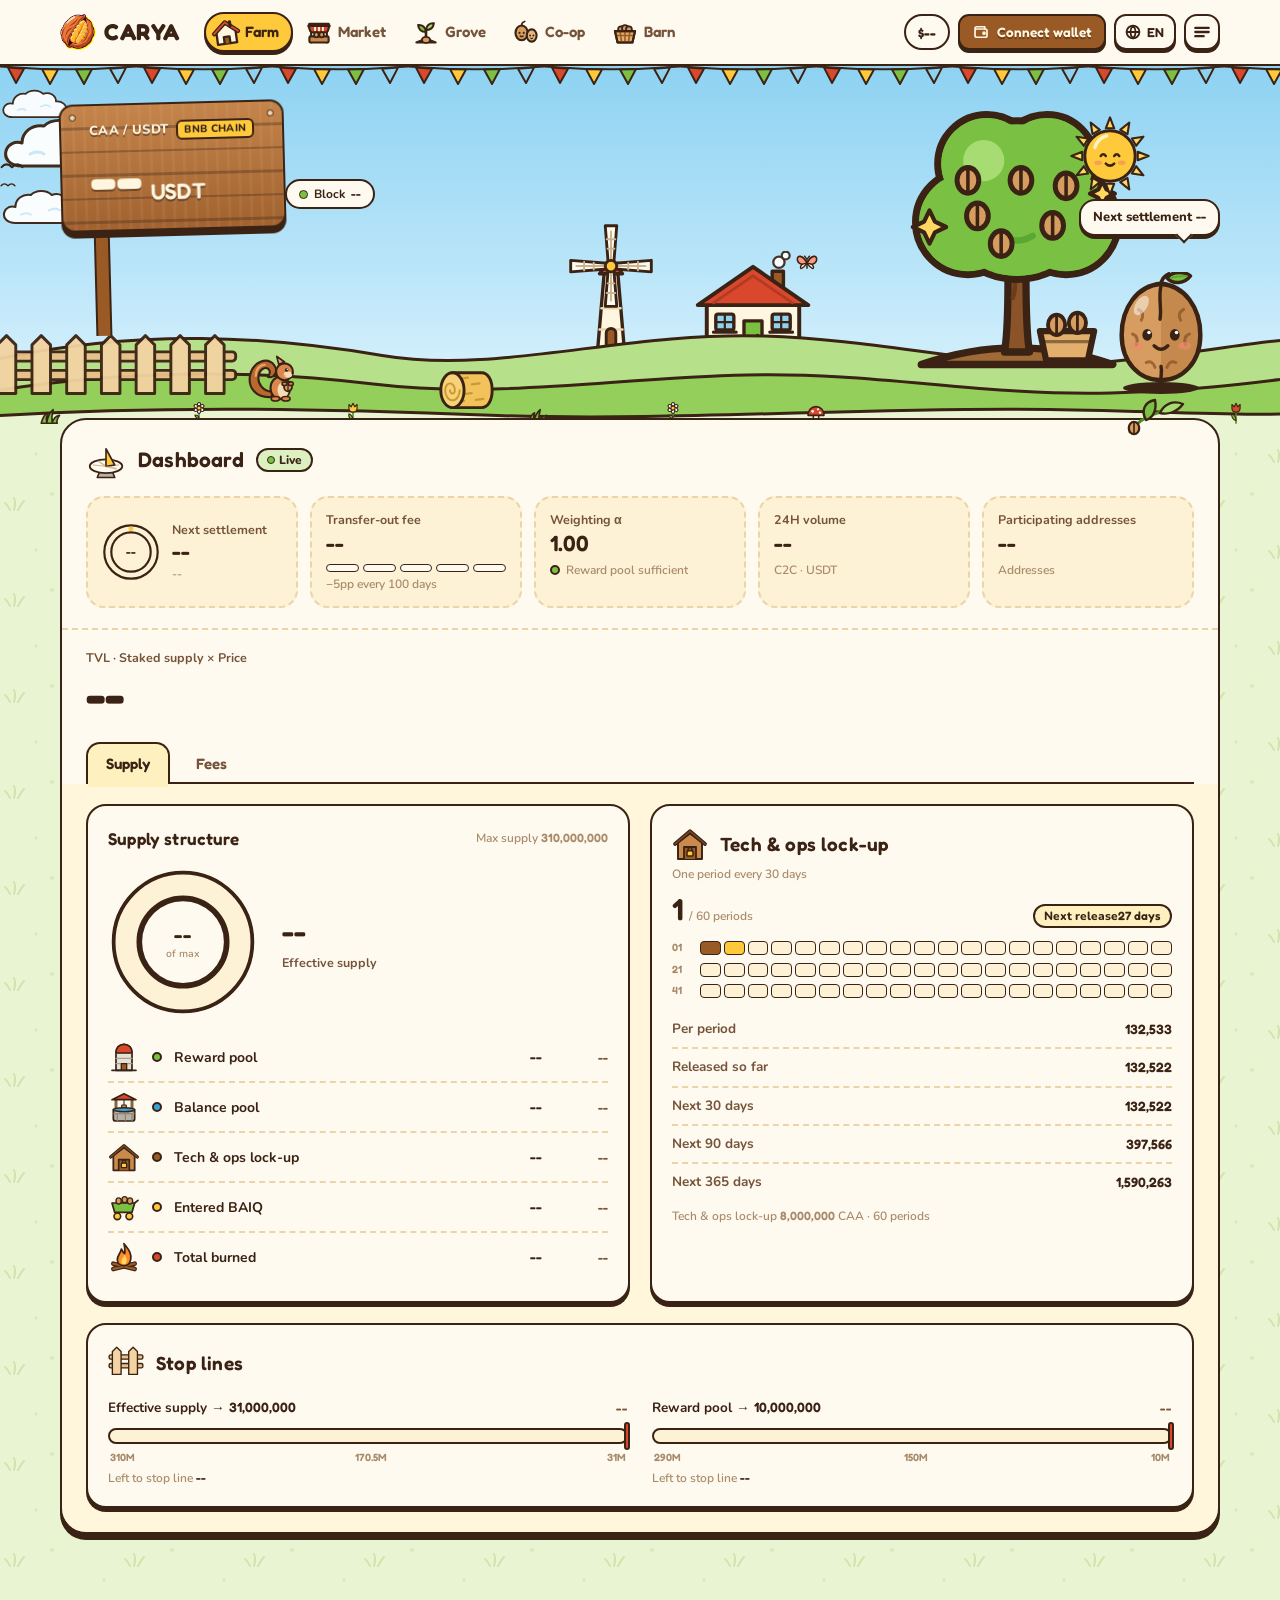
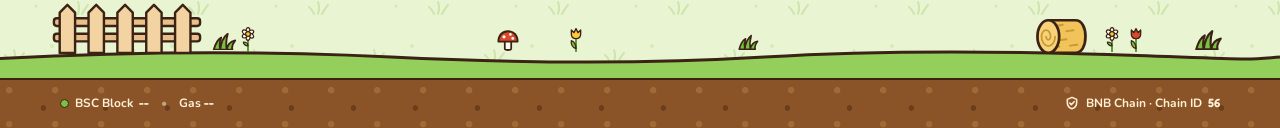
==== commit 3068199d: "Update public website" ====
--- a/assets/index.html
+++ b/assets/index.html
@@ -26,7 +26,7 @@
   } catch (e) {}
 })();
 </script>
-  <script type="module" crossorigin src="/assets/index-C0h_ypBt.js"></script>
+  <script type="module" crossorigin src="/assets/index-DiNAsFZJ.js"></script>
   <link rel="stylesheet" crossorigin href="/assets/index-BgAs32AZ.css">
   <script type="module">import.meta.url;import("_").catch(()=>1);(async function*(){})().next();if(location.protocol!="file:"){window.__vite_is_modern_browser=true}</script>
   <script type="module">!function(){if(window.__vite_is_modern_browser)return;console.warn("vite: loading legacy chunks, syntax error above and the same error below should be ignored");var e=document.getElementById("vite-legacy-polyfill"),n=document.createElement("script");n.src=e.src,n.onload=function(){System.import(document.getElementById('vite-legacy-entry').getAttribute('data-src'))},document.body.appendChild(n)}();</script>
@@ -52,6 +52,6 @@
     </script> -->
   <script nomodule>!function(){var e=document,t=e.createElement("script");if(!("noModule"in t)&&"onbeforeload"in t){var n=!1;e.addEventListener("beforeload",(function(e){if(e.target===t)n=!0;else if(!e.target.hasAttribute("nomodule")||!n)return;e.preventDefault()}),!0),t.type="module",t.src=".",e.head.appendChild(t),t.remove()}}();</script>
   <script nomodule crossorigin id="vite-legacy-polyfill" src="/assets/polyfills-legacy-hdxrDzjp.js"></script>
-  <script nomodule crossorigin id="vite-legacy-entry" data-src="/assets/index-legacy-C10FS5F8.js">System.import(document.getElementById('vite-legacy-entry').getAttribute('data-src'))</script>
+  <script nomodule crossorigin id="vite-legacy-entry" data-src="/assets/index-legacy-Dq87kuAM.js">System.import(document.getElementById('vite-legacy-entry').getAttribute('data-src'))</script>
 </body>
 </html>
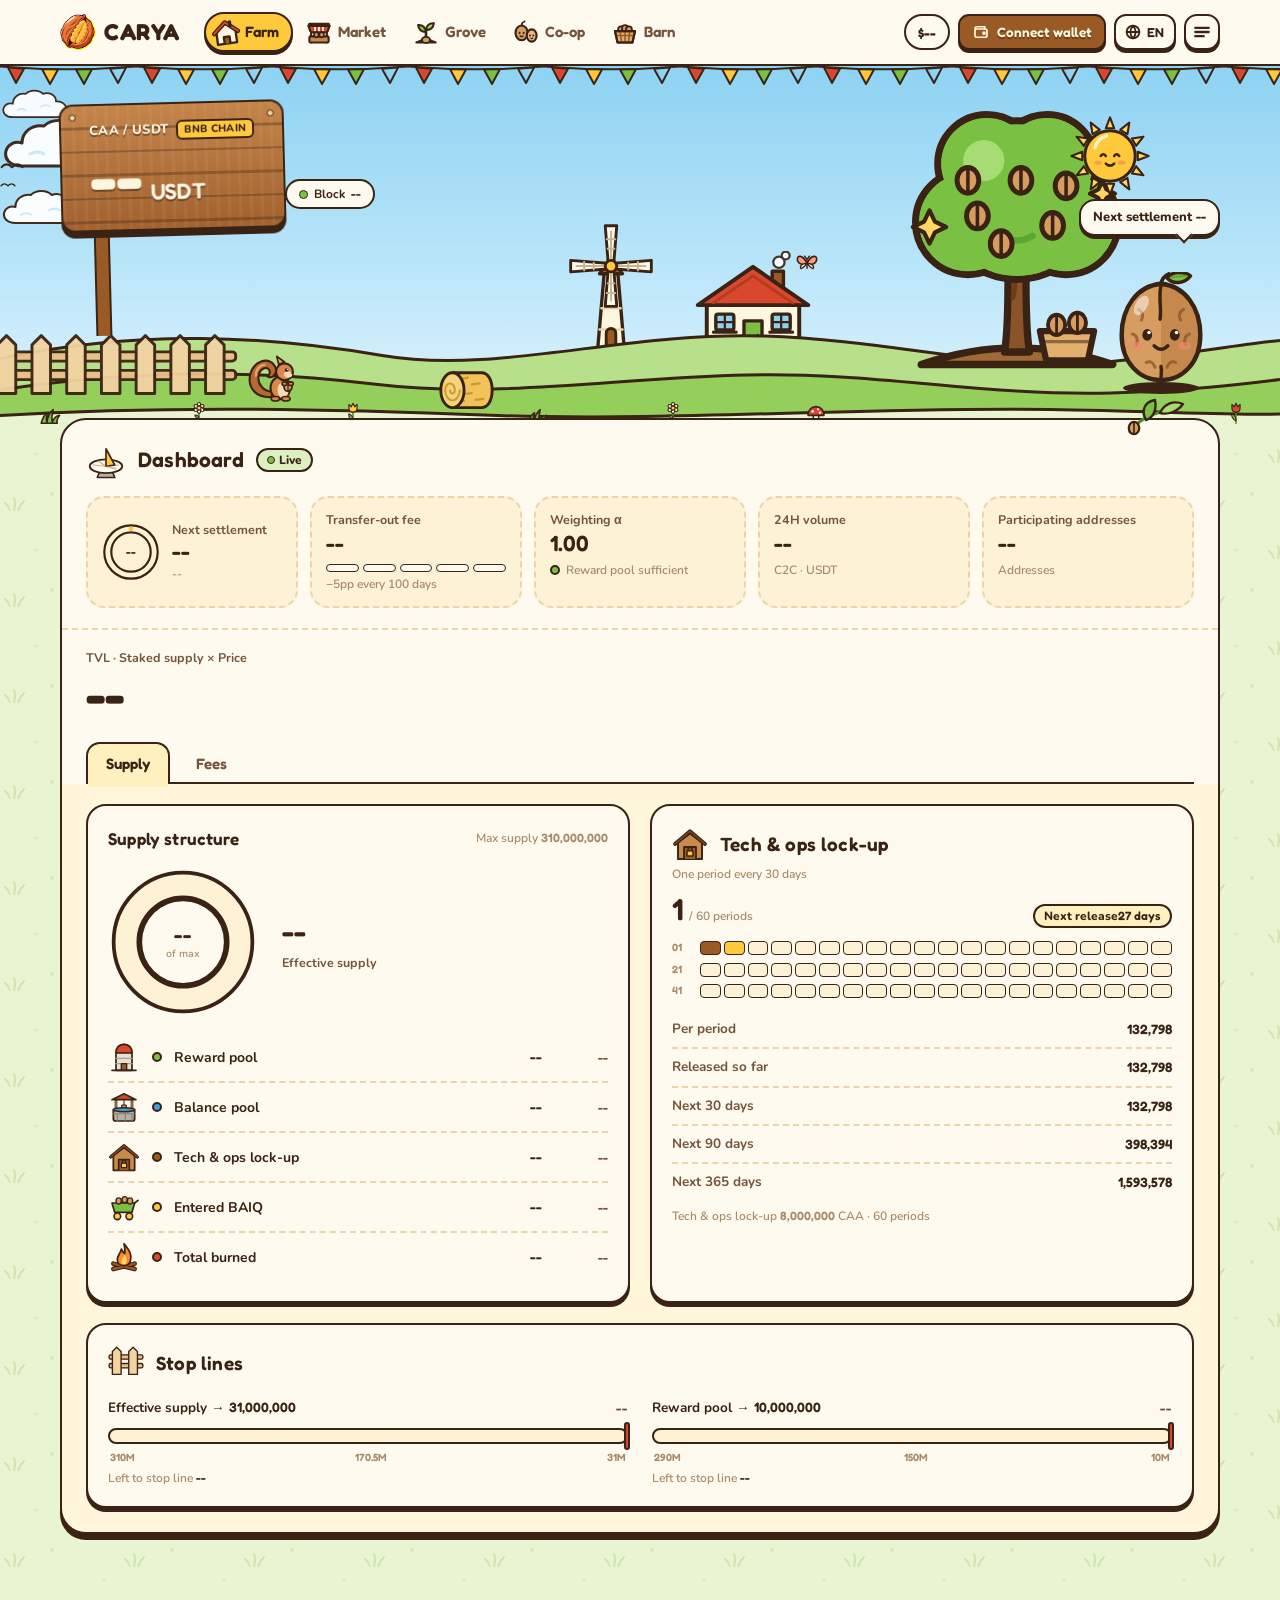
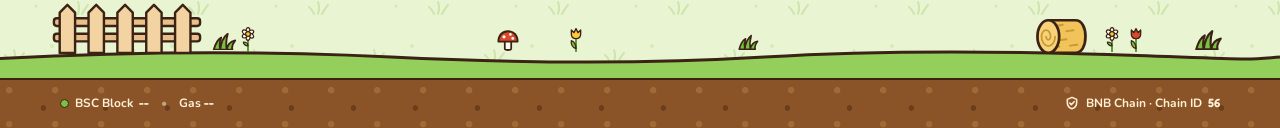
==== commit 710ee988: "Update public website" ====
--- a/assets/index.html
+++ b/assets/index.html
@@ -26,7 +26,7 @@
   } catch (e) {}
 })();
 </script>
-  <script type="module" crossorigin src="/assets/index-DiNAsFZJ.js"></script>
+  <script type="module" crossorigin src="/assets/index-CxUemQK_.js"></script>
   <link rel="stylesheet" crossorigin href="/assets/index-BgAs32AZ.css">
   <script type="module">import.meta.url;import("_").catch(()=>1);(async function*(){})().next();if(location.protocol!="file:"){window.__vite_is_modern_browser=true}</script>
   <script type="module">!function(){if(window.__vite_is_modern_browser)return;console.warn("vite: loading legacy chunks, syntax error above and the same error below should be ignored");var e=document.getElementById("vite-legacy-polyfill"),n=document.createElement("script");n.src=e.src,n.onload=function(){System.import(document.getElementById('vite-legacy-entry').getAttribute('data-src'))},document.body.appendChild(n)}();</script>
@@ -52,6 +52,6 @@
     </script> -->
   <script nomodule>!function(){var e=document,t=e.createElement("script");if(!("noModule"in t)&&"onbeforeload"in t){var n=!1;e.addEventListener("beforeload",(function(e){if(e.target===t)n=!0;else if(!e.target.hasAttribute("nomodule")||!n)return;e.preventDefault()}),!0),t.type="module",t.src=".",e.head.appendChild(t),t.remove()}}();</script>
   <script nomodule crossorigin id="vite-legacy-polyfill" src="/assets/polyfills-legacy-hdxrDzjp.js"></script>
-  <script nomodule crossorigin id="vite-legacy-entry" data-src="/assets/index-legacy-Dq87kuAM.js">System.import(document.getElementById('vite-legacy-entry').getAttribute('data-src'))</script>
+  <script nomodule crossorigin id="vite-legacy-entry" data-src="/assets/index-legacy-DRTL1hWk.js">System.import(document.getElementById('vite-legacy-entry').getAttribute('data-src'))</script>
 </body>
 </html>
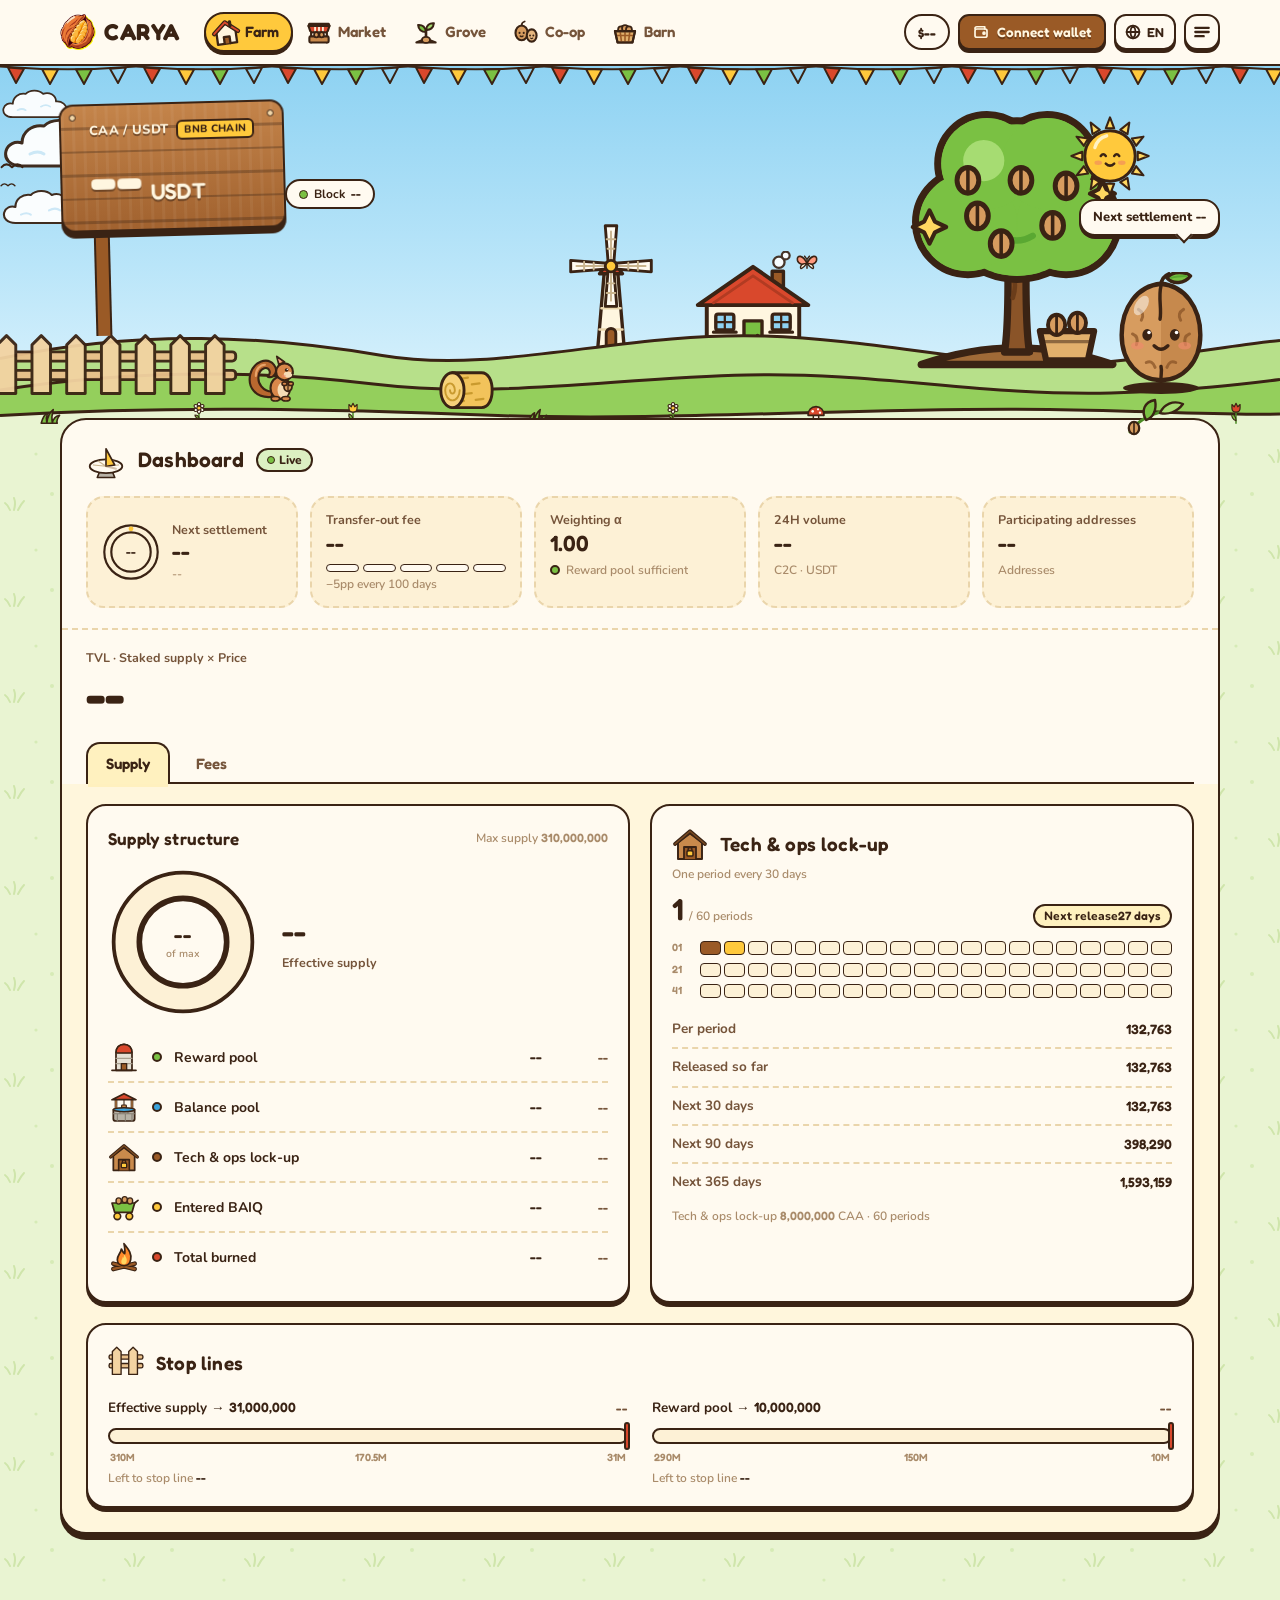
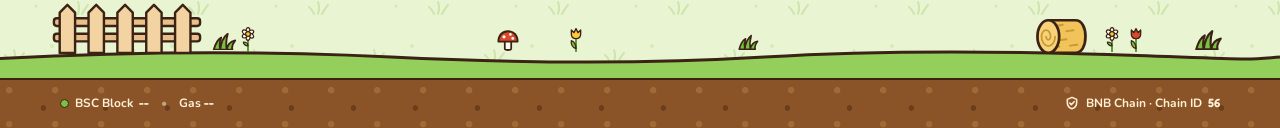
==== commit 7e813751: "Update public website" ====
--- a/assets/index.html
+++ b/assets/index.html
@@ -26,7 +26,7 @@
   } catch (e) {}
 })();
 </script>
-  <script type="module" crossorigin src="/assets/index-CxUemQK_.js"></script>
+  <script type="module" crossorigin src="/assets/index-CbJ2Bvc9.js"></script>
   <link rel="stylesheet" crossorigin href="/assets/index-BgAs32AZ.css">
   <script type="module">import.meta.url;import("_").catch(()=>1);(async function*(){})().next();if(location.protocol!="file:"){window.__vite_is_modern_browser=true}</script>
   <script type="module">!function(){if(window.__vite_is_modern_browser)return;console.warn("vite: loading legacy chunks, syntax error above and the same error below should be ignored");var e=document.getElementById("vite-legacy-polyfill"),n=document.createElement("script");n.src=e.src,n.onload=function(){System.import(document.getElementById('vite-legacy-entry').getAttribute('data-src'))},document.body.appendChild(n)}();</script>
@@ -52,6 +52,6 @@
     </script> -->
   <script nomodule>!function(){var e=document,t=e.createElement("script");if(!("noModule"in t)&&"onbeforeload"in t){var n=!1;e.addEventListener("beforeload",(function(e){if(e.target===t)n=!0;else if(!e.target.hasAttribute("nomodule")||!n)return;e.preventDefault()}),!0),t.type="module",t.src=".",e.head.appendChild(t),t.remove()}}();</script>
   <script nomodule crossorigin id="vite-legacy-polyfill" src="/assets/polyfills-legacy-hdxrDzjp.js"></script>
-  <script nomodule crossorigin id="vite-legacy-entry" data-src="/assets/index-legacy-DRTL1hWk.js">System.import(document.getElementById('vite-legacy-entry').getAttribute('data-src'))</script>
+  <script nomodule crossorigin id="vite-legacy-entry" data-src="/assets/index-legacy-711SICJ1.js">System.import(document.getElementById('vite-legacy-entry').getAttribute('data-src'))</script>
 </body>
 </html>
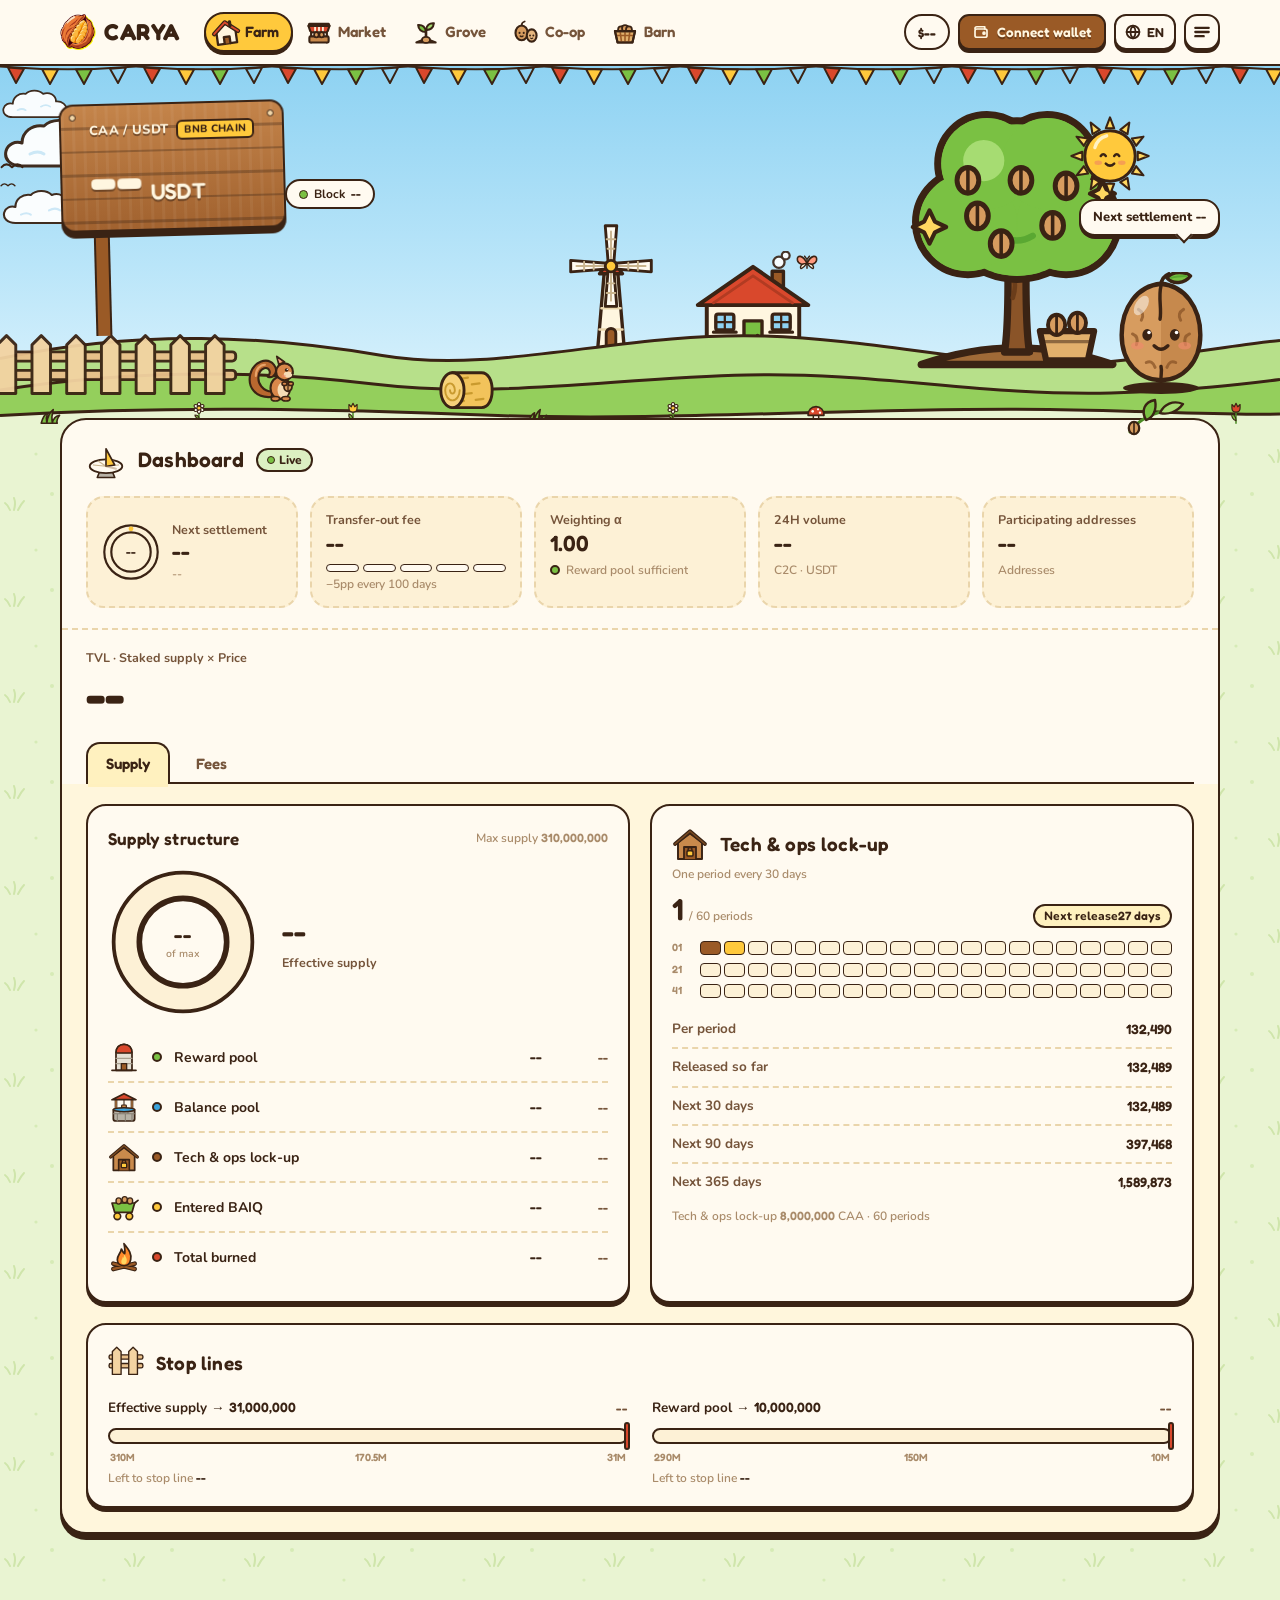
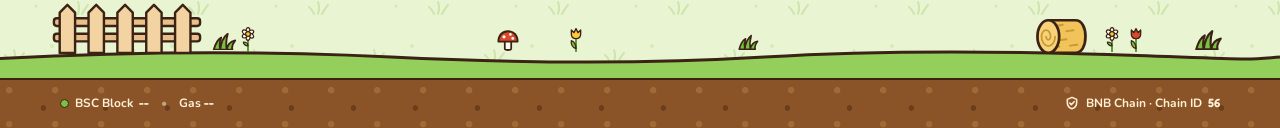
==== commit b7b0d3d0: "Update public website" ====
--- a/assets/index.html
+++ b/assets/index.html
@@ -26,7 +26,7 @@
   } catch (e) {}
 })();
 </script>
-  <script type="module" crossorigin src="/assets/index-CbJ2Bvc9.js"></script>
+  <script type="module" crossorigin src="/assets/index-Cbi3gCwE.js"></script>
   <link rel="stylesheet" crossorigin href="/assets/index-BgAs32AZ.css">
   <script type="module">import.meta.url;import("_").catch(()=>1);(async function*(){})().next();if(location.protocol!="file:"){window.__vite_is_modern_browser=true}</script>
   <script type="module">!function(){if(window.__vite_is_modern_browser)return;console.warn("vite: loading legacy chunks, syntax error above and the same error below should be ignored");var e=document.getElementById("vite-legacy-polyfill"),n=document.createElement("script");n.src=e.src,n.onload=function(){System.import(document.getElementById('vite-legacy-entry').getAttribute('data-src'))},document.body.appendChild(n)}();</script>
@@ -52,6 +52,6 @@
     </script> -->
   <script nomodule>!function(){var e=document,t=e.createElement("script");if(!("noModule"in t)&&"onbeforeload"in t){var n=!1;e.addEventListener("beforeload",(function(e){if(e.target===t)n=!0;else if(!e.target.hasAttribute("nomodule")||!n)return;e.preventDefault()}),!0),t.type="module",t.src=".",e.head.appendChild(t),t.remove()}}();</script>
   <script nomodule crossorigin id="vite-legacy-polyfill" src="/assets/polyfills-legacy-hdxrDzjp.js"></script>
-  <script nomodule crossorigin id="vite-legacy-entry" data-src="/assets/index-legacy-711SICJ1.js">System.import(document.getElementById('vite-legacy-entry').getAttribute('data-src'))</script>
+  <script nomodule crossorigin id="vite-legacy-entry" data-src="/assets/index-legacy-BbVLr247.js">System.import(document.getElementById('vite-legacy-entry').getAttribute('data-src'))</script>
 </body>
 </html>
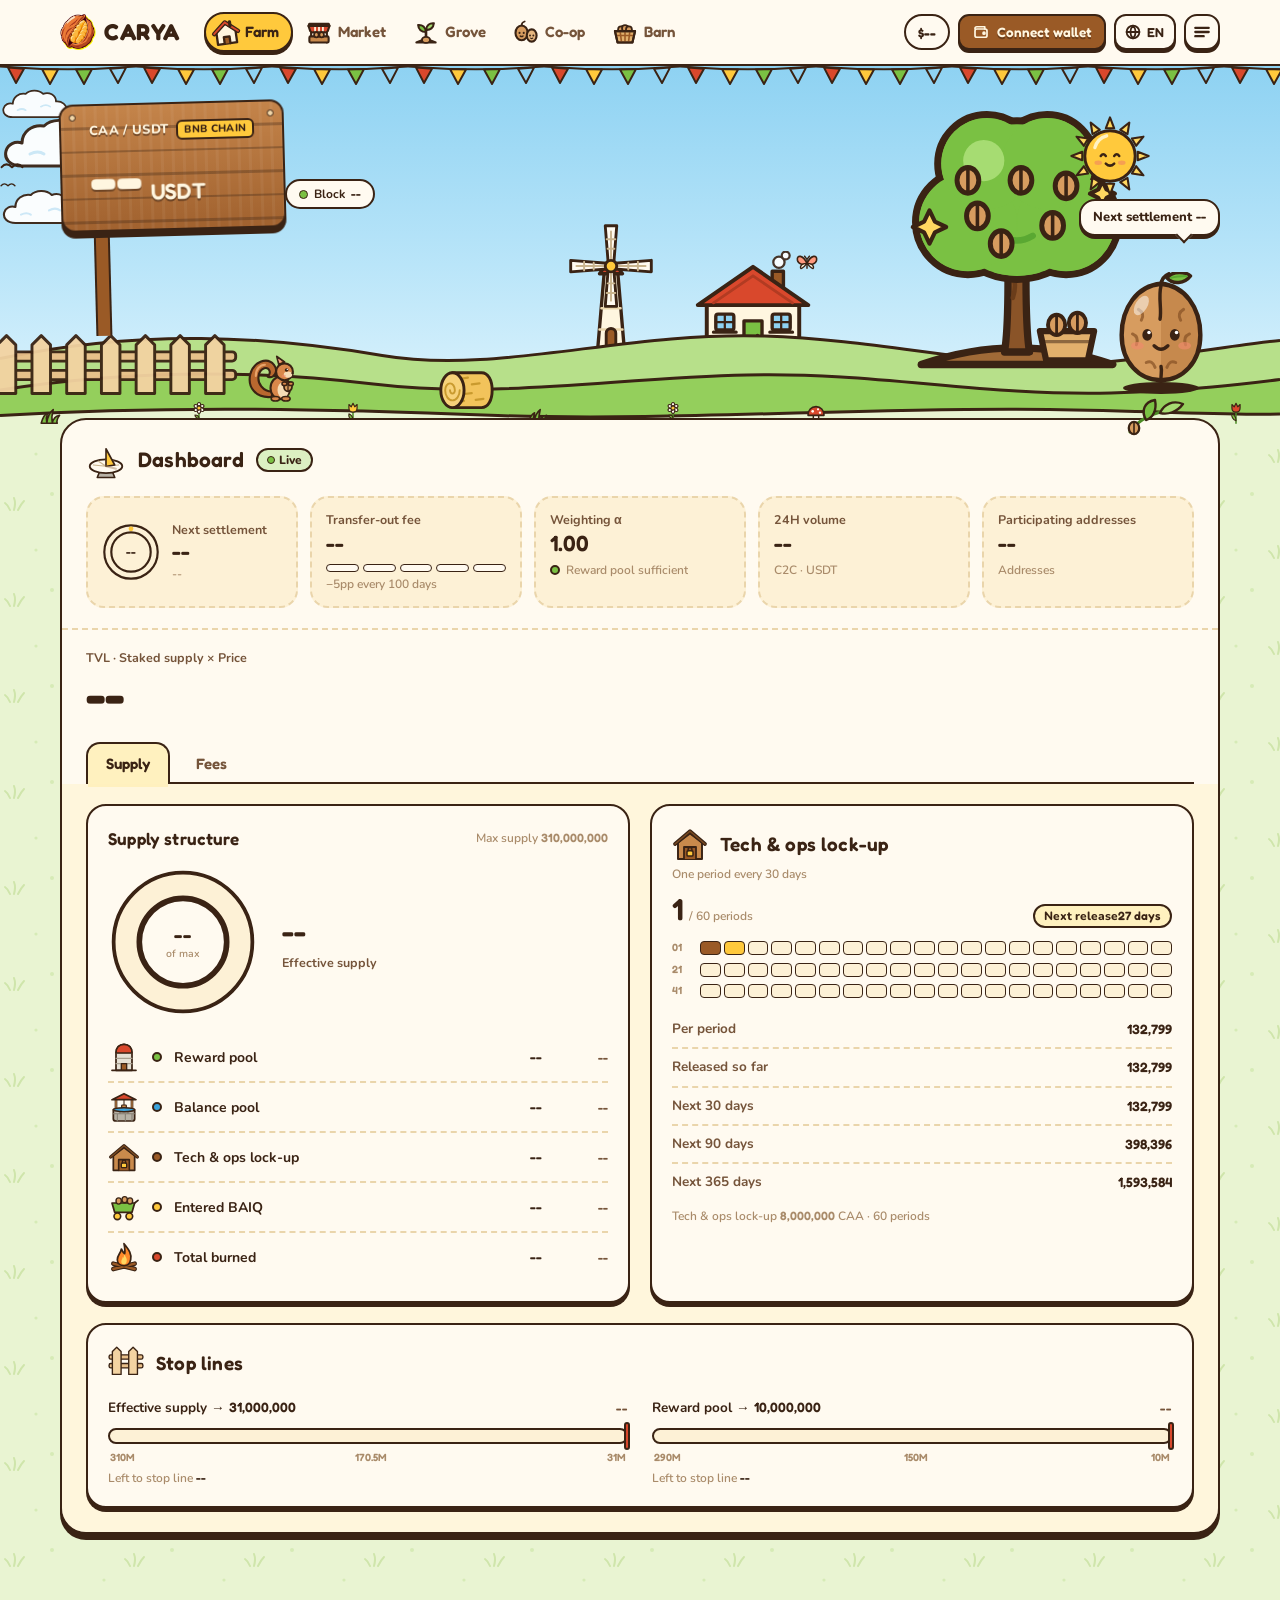
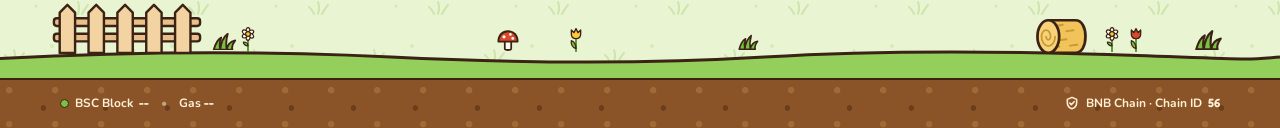
==== commit 9e4255ff: "Update public website" ====
--- a/assets/index.html
+++ b/assets/index.html
@@ -26,7 +26,7 @@
   } catch (e) {}
 })();
 </script>
-  <script type="module" crossorigin src="/assets/index-Cbi3gCwE.js"></script>
+  <script type="module" crossorigin src="/assets/index-hIt2YC-C.js"></script>
   <link rel="stylesheet" crossorigin href="/assets/index-BgAs32AZ.css">
   <script type="module">import.meta.url;import("_").catch(()=>1);(async function*(){})().next();if(location.protocol!="file:"){window.__vite_is_modern_browser=true}</script>
   <script type="module">!function(){if(window.__vite_is_modern_browser)return;console.warn("vite: loading legacy chunks, syntax error above and the same error below should be ignored");var e=document.getElementById("vite-legacy-polyfill"),n=document.createElement("script");n.src=e.src,n.onload=function(){System.import(document.getElementById('vite-legacy-entry').getAttribute('data-src'))},document.body.appendChild(n)}();</script>
@@ -52,6 +52,6 @@
     </script> -->
   <script nomodule>!function(){var e=document,t=e.createElement("script");if(!("noModule"in t)&&"onbeforeload"in t){var n=!1;e.addEventListener("beforeload",(function(e){if(e.target===t)n=!0;else if(!e.target.hasAttribute("nomodule")||!n)return;e.preventDefault()}),!0),t.type="module",t.src=".",e.head.appendChild(t),t.remove()}}();</script>
   <script nomodule crossorigin id="vite-legacy-polyfill" src="/assets/polyfills-legacy-hdxrDzjp.js"></script>
-  <script nomodule crossorigin id="vite-legacy-entry" data-src="/assets/index-legacy-BbVLr247.js">System.import(document.getElementById('vite-legacy-entry').getAttribute('data-src'))</script>
+  <script nomodule crossorigin id="vite-legacy-entry" data-src="/assets/index-legacy-gDgWLF5l.js">System.import(document.getElementById('vite-legacy-entry').getAttribute('data-src'))</script>
 </body>
 </html>
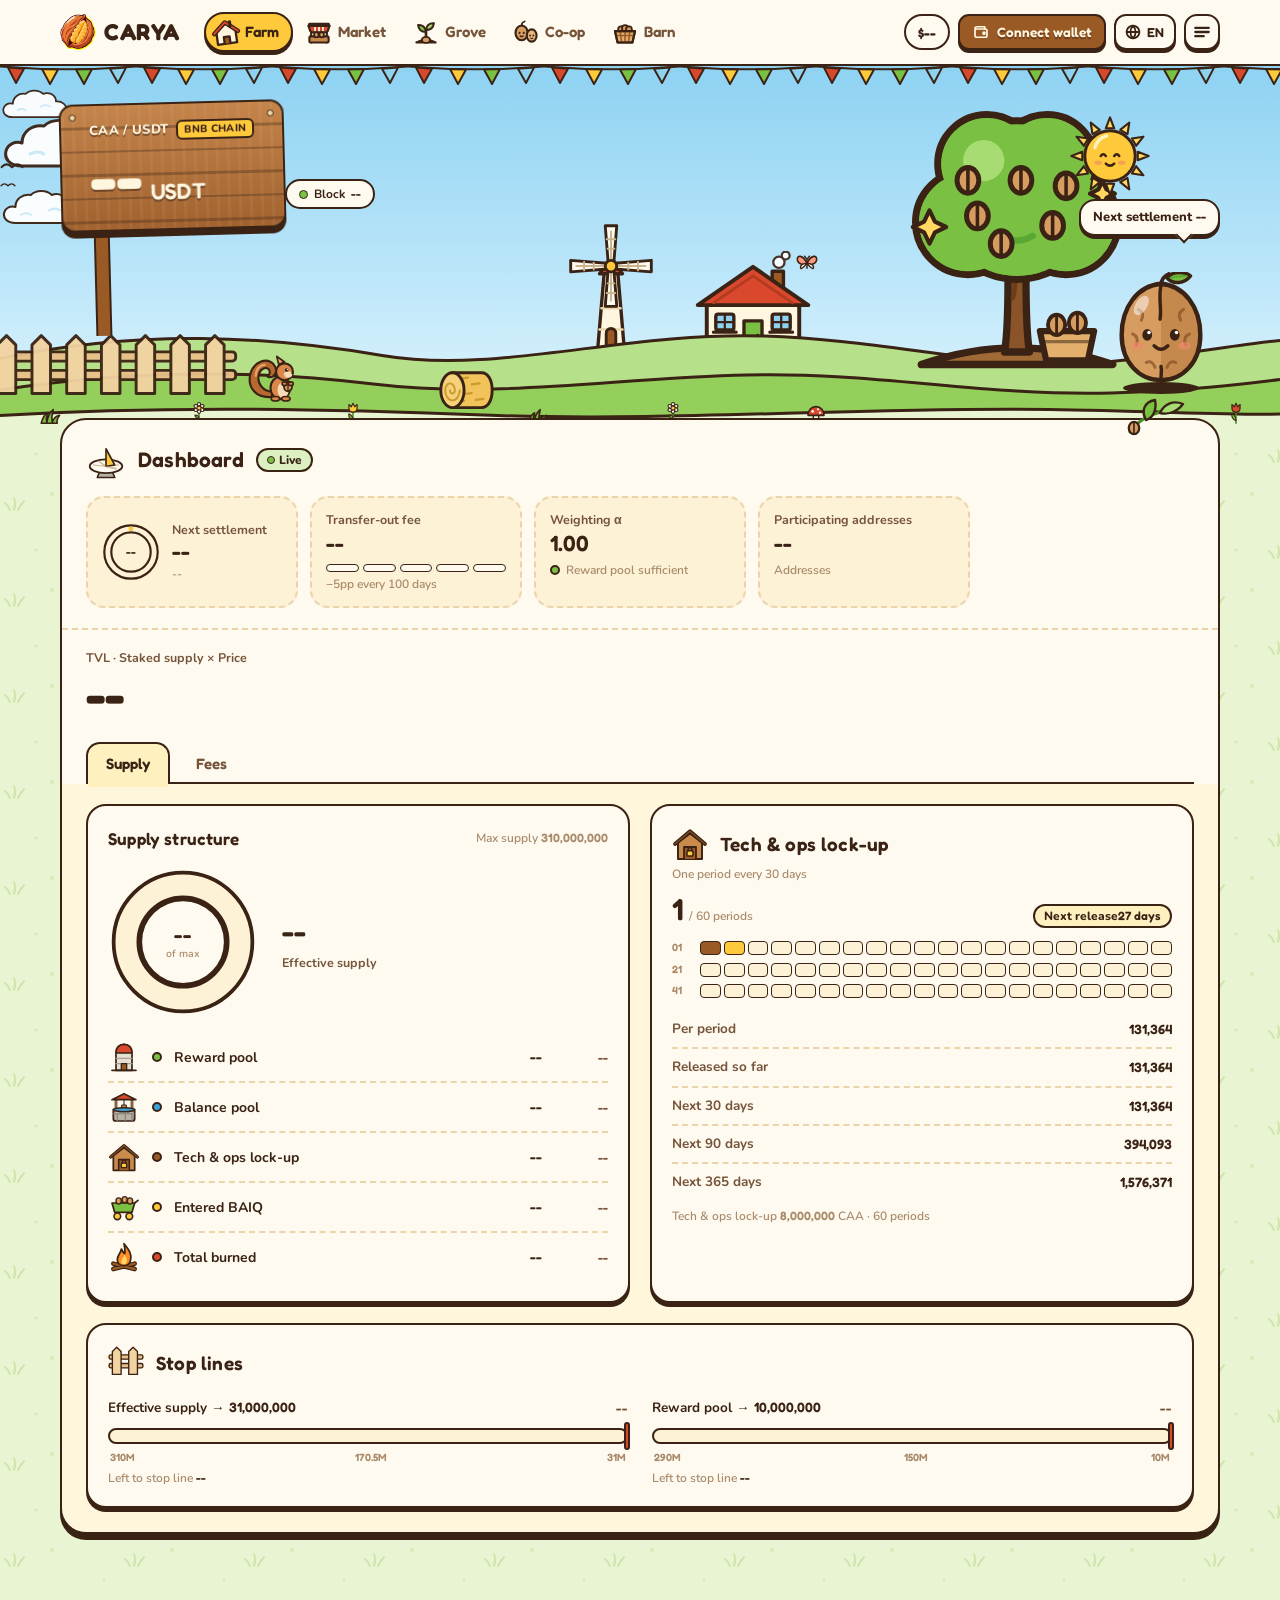
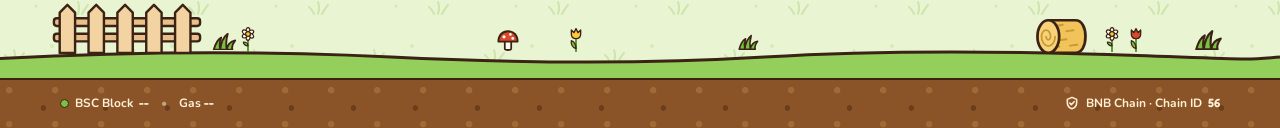
==== commit 8aee8aa7: "Update public website" ====
--- a/assets/index.html
+++ b/assets/index.html
@@ -26,7 +26,7 @@
   } catch (e) {}
 })();
 </script>
-  <script type="module" crossorigin src="/assets/index-hIt2YC-C.js"></script>
+  <script type="module" crossorigin src="/assets/index-BQ_OXMSN.js"></script>
   <link rel="stylesheet" crossorigin href="/assets/index-BgAs32AZ.css">
   <script type="module">import.meta.url;import("_").catch(()=>1);(async function*(){})().next();if(location.protocol!="file:"){window.__vite_is_modern_browser=true}</script>
   <script type="module">!function(){if(window.__vite_is_modern_browser)return;console.warn("vite: loading legacy chunks, syntax error above and the same error below should be ignored");var e=document.getElementById("vite-legacy-polyfill"),n=document.createElement("script");n.src=e.src,n.onload=function(){System.import(document.getElementById('vite-legacy-entry').getAttribute('data-src'))},document.body.appendChild(n)}();</script>
@@ -52,6 +52,6 @@
     </script> -->
   <script nomodule>!function(){var e=document,t=e.createElement("script");if(!("noModule"in t)&&"onbeforeload"in t){var n=!1;e.addEventListener("beforeload",(function(e){if(e.target===t)n=!0;else if(!e.target.hasAttribute("nomodule")||!n)return;e.preventDefault()}),!0),t.type="module",t.src=".",e.head.appendChild(t),t.remove()}}();</script>
   <script nomodule crossorigin id="vite-legacy-polyfill" src="/assets/polyfills-legacy-hdxrDzjp.js"></script>
-  <script nomodule crossorigin id="vite-legacy-entry" data-src="/assets/index-legacy-gDgWLF5l.js">System.import(document.getElementById('vite-legacy-entry').getAttribute('data-src'))</script>
+  <script nomodule crossorigin id="vite-legacy-entry" data-src="/assets/index-legacy-Y-XzM3c5.js">System.import(document.getElementById('vite-legacy-entry').getAttribute('data-src'))</script>
 </body>
 </html>
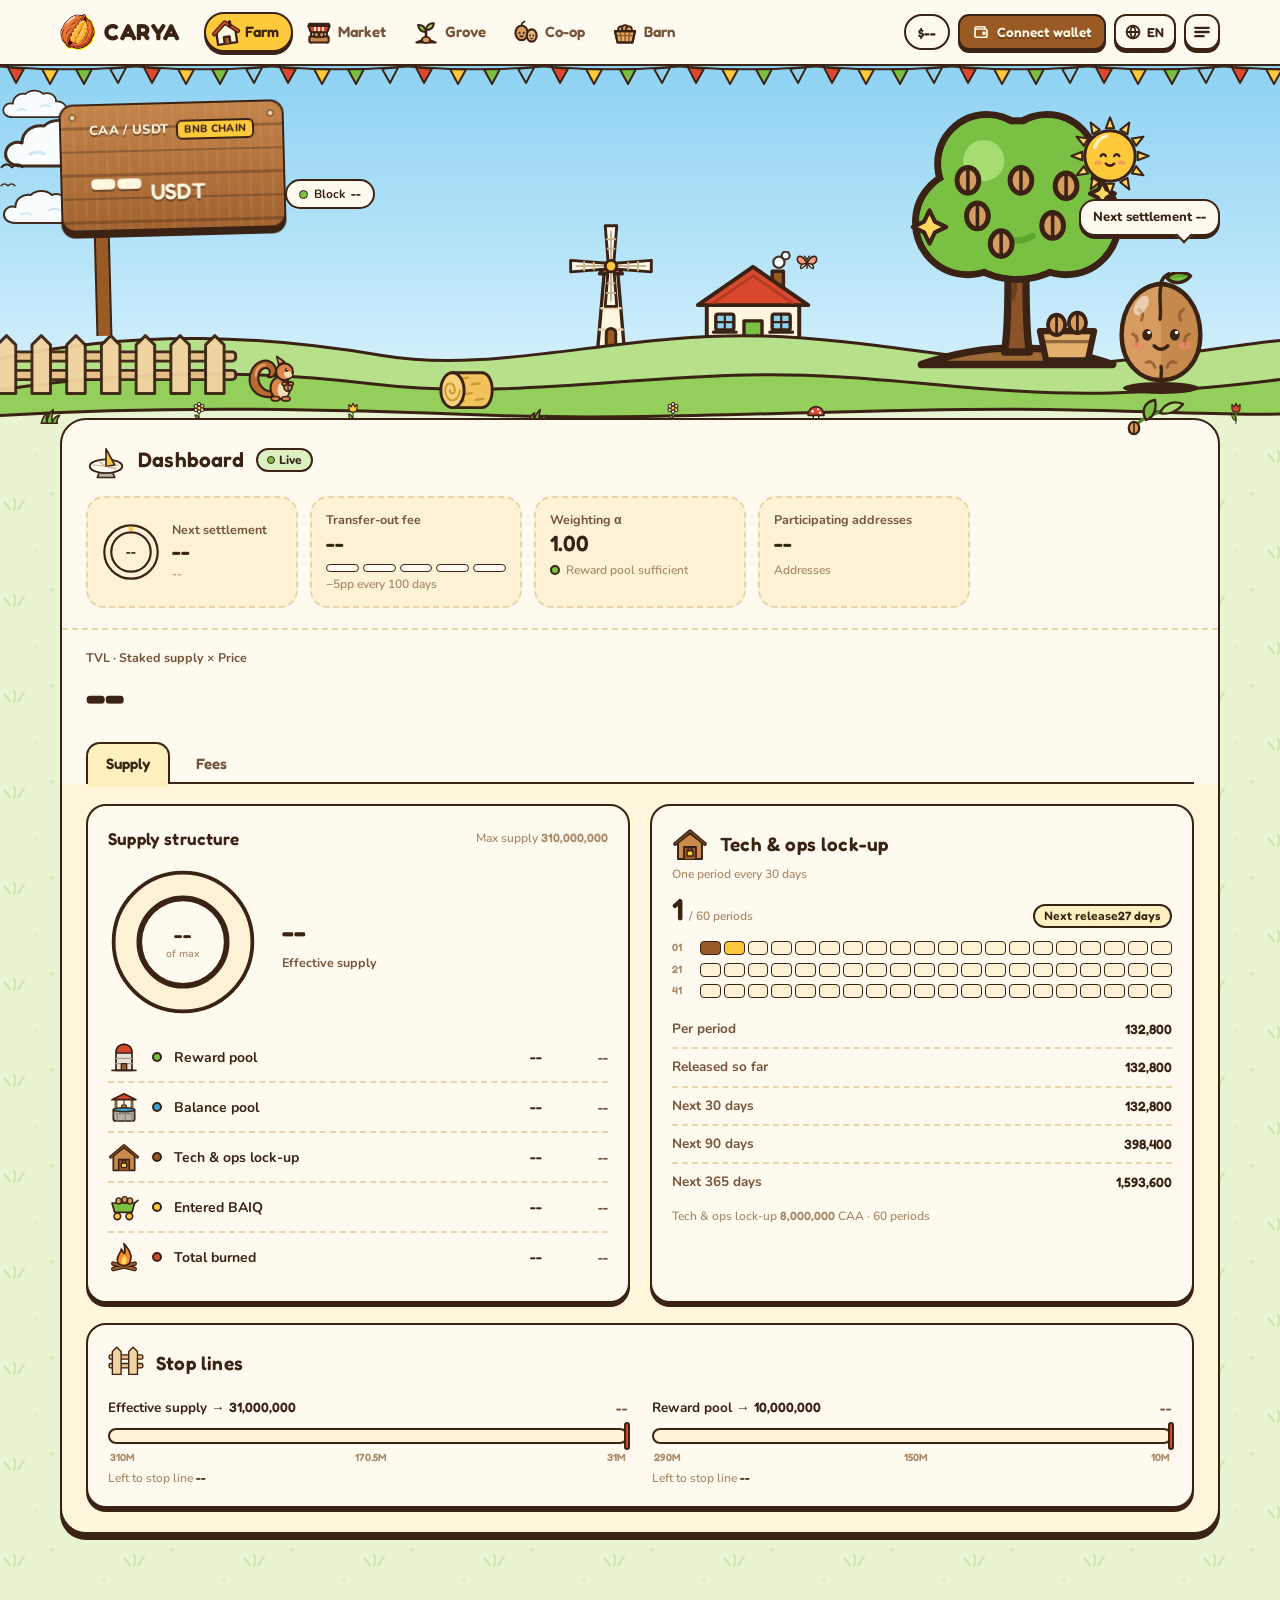
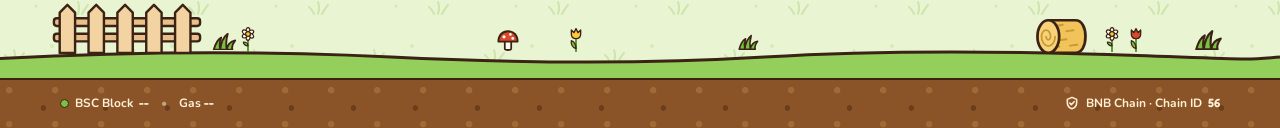
==== commit 24364a65: "Update public website" ====
--- a/assets/index.html
+++ b/assets/index.html
@@ -26,7 +26,7 @@
   } catch (e) {}
 })();
 </script>
-  <script type="module" crossorigin src="/assets/index-BQ_OXMSN.js"></script>
+  <script type="module" crossorigin src="/assets/index-1CaenbJ_.js"></script>
   <link rel="stylesheet" crossorigin href="/assets/index-BgAs32AZ.css">
   <script type="module">import.meta.url;import("_").catch(()=>1);(async function*(){})().next();if(location.protocol!="file:"){window.__vite_is_modern_browser=true}</script>
   <script type="module">!function(){if(window.__vite_is_modern_browser)return;console.warn("vite: loading legacy chunks, syntax error above and the same error below should be ignored");var e=document.getElementById("vite-legacy-polyfill"),n=document.createElement("script");n.src=e.src,n.onload=function(){System.import(document.getElementById('vite-legacy-entry').getAttribute('data-src'))},document.body.appendChild(n)}();</script>
@@ -52,6 +52,6 @@
     </script> -->
   <script nomodule>!function(){var e=document,t=e.createElement("script");if(!("noModule"in t)&&"onbeforeload"in t){var n=!1;e.addEventListener("beforeload",(function(e){if(e.target===t)n=!0;else if(!e.target.hasAttribute("nomodule")||!n)return;e.preventDefault()}),!0),t.type="module",t.src=".",e.head.appendChild(t),t.remove()}}();</script>
   <script nomodule crossorigin id="vite-legacy-polyfill" src="/assets/polyfills-legacy-hdxrDzjp.js"></script>
-  <script nomodule crossorigin id="vite-legacy-entry" data-src="/assets/index-legacy-Y-XzM3c5.js">System.import(document.getElementById('vite-legacy-entry').getAttribute('data-src'))</script>
+  <script nomodule crossorigin id="vite-legacy-entry" data-src="/assets/index-legacy-DgmDVku4.js">System.import(document.getElementById('vite-legacy-entry').getAttribute('data-src'))</script>
 </body>
 </html>
